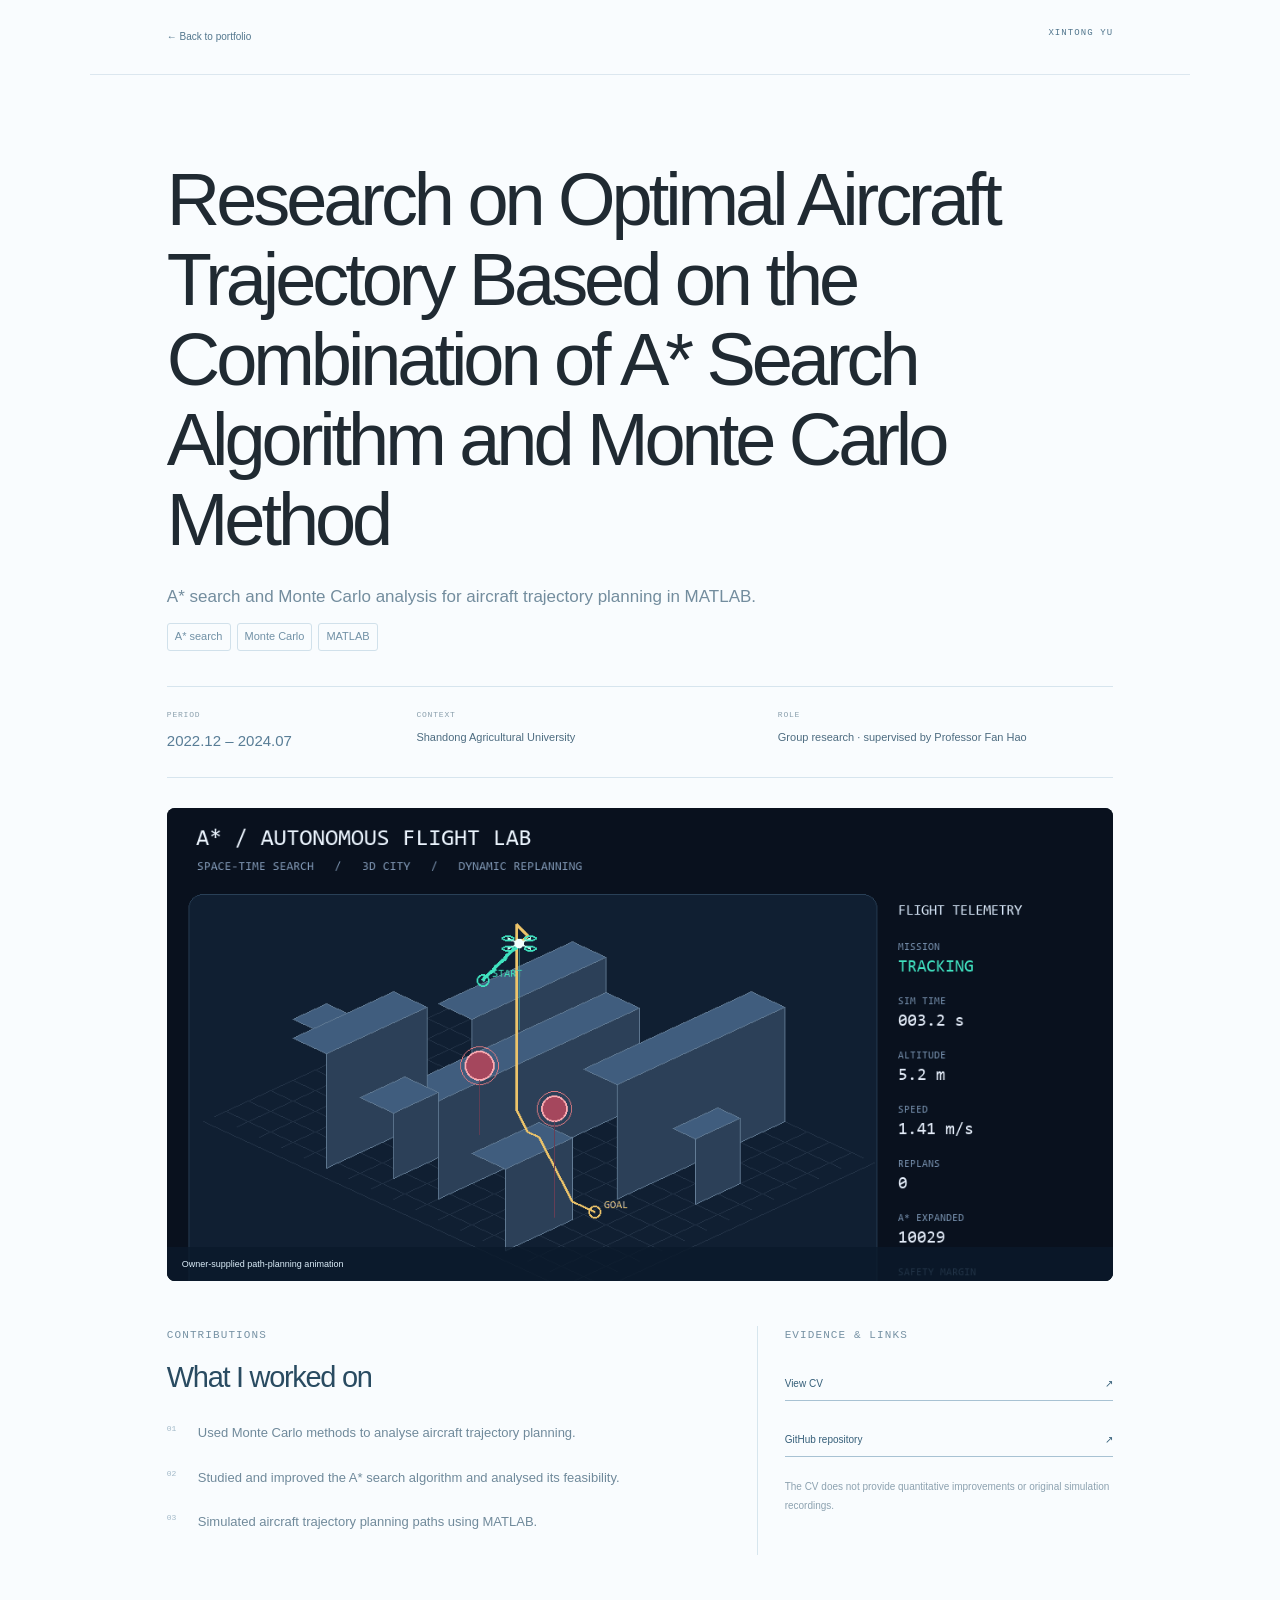
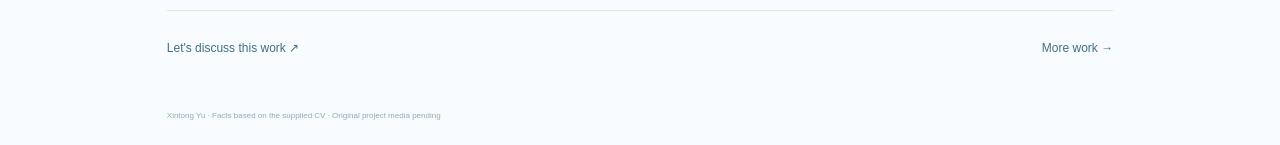
==== projects/aircraft-planning.html @ aa277370 "Add personal portfolio website" ====
<!doctype html>
<html lang="en">
  <head>
    <meta charset="utf-8">
    <meta name="viewport" content="width=device-width, initial-scale=1">
    <title>Research on Optimal Aircraft Trajectory Based on the Combination of A* Search Algorithm and Monte Carlo Method | Xintong Yu</title>
    <link rel="stylesheet" href="../style.css">
  </head>
  <body class="case-page" data-asset-prefix="../">
    <header class="case-header">
      <a href="../index.html#projects">← Back to portfolio</a>
      <a href="../index.html">XINTONG YU</a>
    </header>
    <main class="case-main">
      <div class="case-title-block">
        
        <h1>Research on Optimal Aircraft Trajectory Based on the Combination of A* Search Algorithm and Monte Carlo Method</h1>
        <p class="case-deck">A* search and Monte Carlo analysis for aircraft trajectory planning in MATLAB.</p>
        <div class="case-tags">
          <span>A* search</span>
          <span>Monte Carlo</span>
          <span>MATLAB</span>
        </div>
      </div>
      <dl class="case-metadata">
        <div>
          <dt>PERIOD</dt>
          <dd>2022.12 – 2024.07</dd>
        </div>
        <div>
          <dt>CONTEXT</dt>
          <dd>Shandong Agricultural University</dd>
        </div>
        <div>
          <dt>ROLE</dt>
          <dd>Group research · supervised by Professor Fan Hao</dd>
        </div>
      </dl>
      <div class="case-media-stage">
        <div class="authentic-media" data-media-id="aircraft-planning">
          <div class="media-empty">
            <span class="media-empty-symbol">
              <svg viewBox="0 0 24 24" fill="none" aria-hidden="true">
                <rect x="2" y="4" width="20" height="16" rx="3" stroke="currentColor" stroke-width="1.2"/>
                <path d="m10 8 6 4-6 4V8Z" fill="currentColor"/>
              </svg>
            </span>
            <span class="media-empty-title">Original demo pending</span>
            <span class="media-empty-sub">Project recording to be added</span>
          </div>
          <span class="media-type-label">OWNER MATERIAL ONLY</span>
        </div>
      </div>
      <div class="case-body-grid">
        <section>
          <p class="case-overline">CONTRIBUTIONS</p>
          <h2>What I worked on</h2>
          <ul class="contribution-list">
            <li>Used Monte Carlo methods to analyse aircraft trajectory planning.</li>
            <li>Studied and improved the A* search algorithm and analysed its feasibility.</li>
            <li>Simulated aircraft trajectory planning paths using MATLAB.</li>
          </ul>
        </section>
        <aside class="case-evidence">
          <p class="case-overline">EVIDENCE & LINKS</p>
          <a class="case-link" href="../assets/Resume-Xintong-Yu.pdf" target="_blank" rel="noopener">
            View CV
            <span>↗</span>
          </a>
          <a class="case-link repository-link" data-repository-id="aircraft-planning" hidden target="_blank" rel="noopener noreferrer">
            GitHub repository
            <span>↗</span>
          </a>
          <p class="repository-pending">Project repository not yet public.</p>
          <p>The CV does not provide quantitative improvements or original simulation recordings.</p>
        </aside>
      </div>
      <div class="case-closing">
        <a href="../index.html#contact">Let's discuss this work ↗</a>
        <a href="../index.html#projects">More work →</a>
      </div>
    </main>
    <footer class="case-footer">Xintong Yu · Facts based on the supplied CV · Original project media pending</footer>
    <script src="../media-catalog.js">
    </script>
    <script src="../media-viewer.js">
    </script>
  </body>
</html>
---- style.css ----
* {
  box-sizing:border-box
}
html {
  scroll-behavior:smooth;
  scroll-padding-top:30px
}
body {
  margin:0;
  color:#202a32;
  background:#fff;
  font:14px/1.8 'Segoe UI',Arial,sans-serif
}
a {
  color:inherit;
  text-decoration:none
}
button {
  font:inherit;
  color:inherit;
  cursor:pointer
}
h1,h2,h3,p {
  margin:0
}
h1,h2,h3 {
  line-height:1.15;
  letter-spacing:-.045em
}
h2 {
  font-size:36px;
  font-weight:500
}
h3 {
  font-size:23px;
  font-weight:500
}
p+p {
  margin-top:14px
}
em {
  font-family:Georgia,serif;
  font-weight:400
}
button,a,summary {
  -webkit-tap-highlight-color:transparent
}
a:focus-visible,button:focus-visible,summary:focus-visible {
  outline:2px solid #369ed1;
  outline-offset:5px
}
.profile {
  width:265px;
  background:#101b23;
  color:#e6edf3;
  position:fixed;
  inset:0 auto 0 0;
  padding:34px 32px 25px;
  display:flex;
  flex-direction:column;
  z-index:20;
  overflow-y:auto;
  background-image:radial-gradient(ellipse at 40% 13%,#25526a77,transparent 40%)
}
.wordmark {
  font:italic 31px Georgia,serif;
  display:flex;
  align-items:center;
  justify-content:space-between
}
.wordmark>span {
  font:8px 'Segoe UI',sans-serif;
  letter-spacing:.14em;
  color:#8fa8b7
}
.portrait {
  margin:32px auto 14px;
  width:114px;
  text-align:center;
  position:relative
}
.portrait svg {
  width:104px;
  display:block;
  margin:auto
}
.portrait>span {
  display:block;
  font-size:6px;
  letter-spacing:.14em;
  color:#7794a5;
  margin-top:6px
}
.profile-name {
  font:30px Georgia,serif;
  text-align:center;
  letter-spacing:-.04em
}
.profile-name>span {
  display:block;
  font:8px 'Segoe UI',sans-serif;
  letter-spacing:.24em;
  color:#7397ac;
  margin-top:12px
}
.profile-role {
  color:#a0b4c1;
  font-size:11px;
  text-align:center;
  line-height:1.9;
  margin-top:15px
}
.profile-rule {
  height:1px;
  background:#344650;
  margin:25px 0 17px;
  flex-shrink:0
}
nav {
  display:grid;
  gap:4px
}
nav a {
  font-size:12px;
  color:#a7bbc8;
  padding:5px 0;
  transition:color .2s,padding .2s
}
nav a span {
  font:8px Consolas,monospace;
  color:#62859b;
  margin-right:14px
}
nav a:hover,nav a.active {
  color:#fff;
  padding-left:5px
}
nav a.active span {
  color:#99dcff
}
.cv-link {
  margin-top:22px;
  border:1px solid #4c6575;
  display:flex;
  justify-content:space-between;
  padding:8px 13px;
  font-size:10px;
  letter-spacing:.04em
}
.cv-link:hover {
  background:#294354
}
.profile-contact {
  font-size:11px;
  margin-top:12px;
  color:#9bc5dc
}
.sidebar-bottom {
  margin-top:auto;
  padding-top:30px;
  font-size:13px;
  letter-spacing:.06em;
  color:#b3d7ed
}
.sidebar-bottom small {
  display:block;
  font-size:11px;
  letter-spacing:0;
  color:#7895a7
}
.sidebar-bottom>a {
  display:block;
  color:#c2d5e1;
  font-size:13px;
  letter-spacing:0;
  margin-top:10px
}
.mobile-header {
  display:none
}
main,footer {
  margin-left:265px
}
.hero {
  padding:32px 7% 0;
  background:radial-gradient(ellipse at 90% 30%,#edf7fe 0,transparent 54%);
  border-bottom:1px solid #dce5eb;
  position:relative;
  overflow:hidden
}
.hero-top {
  display:flex;
  justify-content:space-between;
  font-size:8px;
  letter-spacing:.18em;
  color:#8295a3;
  border-bottom:1px solid #d9e3ea;
  padding-bottom:20px
}
.hero .eyebrow {
  margin:43px 0 17px;
  font-size:9px;
  letter-spacing:.16em;
  color:#5c7e93
}
.eyebrow i {
  display:inline-block;
  width:5px;
  height:5px;
  background:#519ac2;
  border-radius:50%;
  margin-right:7px
}
h1 {
  font-size:clamp(65px,7.7vw,116px);
  font-weight:400;
  line-height:.98;
  letter-spacing:-.065em;
  position:relative;
  max-width:750px
}
h1 em {
  color:#254d64;
  line-height:1.18
}
.hero-asterisk {
  font:100px Georgia;
  color:#b9d9ec;
  position:absolute;
  right:4%;
  top:5%
}
.hero-intro {
  display:grid;
  grid-template-columns:1fr 1fr;
  gap:35px;
  padding:24px 0 34px;
  align-items:start
}
.hero-intro>p {
  font-size:23px;
  letter-spacing:-.04em;
  line-height:1.4
}
.hero-intro>p span {
  font-family:Georgia,serif;
  font-style:italic;
  color:#417d9e
}
.hero-intro>div>p {
  font-size:12px;
  color:#758795;
  max-width:310px;
  line-height:1.9
}
.text-link {
  display:flex;
  justify-content:space-between;
  border-bottom:1px solid #adbfc9;
  width:150px;
  padding-bottom:5px;
  margin-top:16px;
  font-size:10px;
  color:#31576e
}
.hero-bottom {
  display:flex;
  justify-content:space-between;
  padding:16px 0;
  border-top:1px solid #d9e3ea;
  font:7px Consolas,monospace;
  letter-spacing:.12em;
  color:#8093a0
}
.section {
  padding:55px 7%;
  border-bottom:1px solid #e0e7ec
}
.section-label {
  font:8px Consolas,monospace;
  letter-spacing:.16em;
  color:#678da5;
  margin-bottom:24px
}
.about-grid {
  display:grid;
  grid-template-columns:.85fr 1.2fr;
  gap:6%
}
.about-grid h2 {
  font-size:31px
}
.about-grid p {
  font-size:12px;
  color:#6b7d8b
}
.about-grid p.large {
  font-size:17px;
  color:#3c5262;
  line-height:1.6;
  margin-bottom:16px
}
.about-grid p+p {
  margin-top:12px
}
.section-head {
  display:flex;
  justify-content:space-between;
  align-items:center;
  margin-bottom:30px
}
.section-head>span {
  font:8px Consolas,monospace;
  letter-spacing:.1em;
  color:#8c9ca8
}
.work {
  padding-top:48px
}
.featured {
  display:grid;
  grid-template-columns:1fr 1fr;
  border:1px solid #cedce6;
  overflow:hidden;
  background:#f8fbfd
}
.project-intro {
  padding:29px 26px
}
.project-intro .eyebrow {
  font-size:7px;
  letter-spacing:.08em;
  color:#628ca5;
  margin-bottom:23px
}
.project-intro h3 {
  font-size:38px;
  color:#213d50
}
.project-intro h3 em {
  color:#4684a7
}
.project-intro>p {
  font-size:12px;
  color:#6c8291;
  margin-top:18px
}
.tags {
  display:flex;
  flex-wrap:wrap;
  gap:6px;
  margin:18px 0
}
.tags span {
  font-size:8px;
  background:#e4eef5;
  padding:2px 6px;
  color:#42637a
}
.project-intro>p.small {
  font-size:10px;
  line-height:1.9
}
.project-intro>p.notice {
  font-size:8px;
  line-height:1.8;
  border-left:2px solid #aacfe4;
  padding-left:10px;
  color:#748e9e;
  margin-top:19px
}
.demo {
  padding:23px;
  background:#142732;
  color:#d4e5f0;
  position:relative;
  background-image:radial-gradient(ellipse at 50% 60%,#244e6155,transparent 80%)
}
.demo-tabs {
  display:flex;
  gap:15px;
  border-bottom:1px solid #3d5665;
  margin-bottom:23px
}
.demo-tabs button {
  background:none;
  border:0;
  border-bottom:1px solid transparent;
  padding:0 0 10px;
  font-size:10px;
  color:#85a8bd
}
.demo-tabs button[aria-selected=true] {
  color:#dcf2ff;
  border-color:#86c4e6
}
.demo-label {
  font:7px Consolas,monospace;
  letter-spacing:.1em;
  color:#6f9ab2
}
.nodes {
  display:flex;
  flex-direction:column;
  align-items:center;
  padding:20px 0
}
.nodes button {
  background:#1a3544;
  border:1px solid #476577;
  padding:10px;
  width:125px;
  text-align:left;
  font:7px Consolas,monospace;
  color:#7fa9c0;
  border-radius:3px;
  transition:background .2s,border-color .2s
}
.nodes strong {
  display:block;
  font:12px 'Segoe UI',sans-serif;
  color:#d6e7f1;
  padding:2px 0
}
.nodes button>span {
  font-size:7px
}
.nodes button.selected {
  border-color:#91d8ff;
  background:#234e65;
  box-shadow:0 0 20px #72c9ff15
}
.node-row {
  display:flex;
  align-items:center;
  gap:8px
}
.node-row>span,.connector {
  color:#719eb7
}
.connector {
  font-size:14px;
  line-height:1.4
}
.module-detail {
  border-top:1px solid #385160;
  padding-top:14px;
  font-size:9px;
  line-height:1.8;
  color:#8facbf;
  min-height:88px
}
.module-detail strong {
  display:block;
  font-size:11px;
  font-weight:500;
  color:#cde2ef;
  margin-bottom:4px
}
#map {
  width:100%;
  margin-top:20px;
  background:#e7f0f6;
  border-radius:3px
}
#map text {
  font:8px Consolas,monospace;
  fill:#4b7087
}
.actions {
  display:flex;
  align-items:center;
  gap:10px;
  flex-wrap:wrap;
  margin-top:22px
}
.button {
  border:1px solid #adc4d2;
  background:none;
  border-radius:2px;
  padding:9px 13px;
  font-size:10px;
  display:inline-block;
  transition:background .2s
}
.button:hover {
  background:#a4d5f522
}
.demo .button {
  color:#bdd8e8;
  border-color:#5a8198;
  font-size:9px
}
.demo .dark {
  color:#172c39;
  background:#bcdff4;
  border-color:#bcdff4
}
.button:disabled {
  opacity:.5;
  cursor:default
}
.small {
  font-size:10px;
  color:#718897;
  line-height:1.9
}
#route-status {
  font-size:9px;
  margin-top:14px;
  color:#97b6c9
}
.project-evidence {
  font-size:10px;
  border-bottom:1px solid #dbe5ec;
  color:#768c9b;
  margin-top:8px
}
.project-evidence summary {
  padding:10px 0
}
.project-evidence>div {
  padding:8px 0 18px
}
summary {
  cursor:pointer
}
.project-grid {
  display:flex;
  flex-direction:column;
  gap:0;
  margin-top:15px
}
.project-row {
  display:grid;
  grid-template-columns:36% 1fr;
  gap:29px;
  padding:28px 0;
  border-bottom:1px solid #dfe6eb
}
.project-row:last-child {
  border:0;
  padding-bottom:0
}
figure {
  margin:0;
  align-self:start;
  position:relative
}
figure img {
  width:100%;
  display:block;
  border:1px solid #e0e8ee;
  border-radius:3px;
  aspect-ratio:600/380;
  object-fit:cover;
  transition:transform .4s,box-shadow .4s
}
.project-row:hover figure img {
  transform:translateY(-3px);
  box-shadow:0 8px 25px #1f496a12
}
figcaption {
  font:6px Consolas,monospace;
  letter-spacing:.1em;
  color:#92a5b2;
  margin-top:6px
}
.index {
  font:7px Consolas,monospace;
  letter-spacing:.12em;
  color:#6e99b1
}
.project-body h3 {
  font-size:23px;
  line-height:1.22;
  margin:9px 0 12px;
  letter-spacing:-.03em
}
.project-body>p {
  font-size:11px;
  color:#6d8393;
  line-height:1.8
}
.project-body>p.small {
  font-size:9px;
  line-height:1.7;
  margin-top:12px;
  color:#668399
}
.project-body details {
  font-size:9px;
  color:#375e77;
  margin-top:12px
}
.project-body details p {
  font-size:10px;
  color:#7e909e;
  margin-top:10px
}
.research {
  background:#f4f7f9
}
.publication {
  display:grid;
  grid-template-columns:100px 1fr;
  gap:20px;
  border-top:1px solid #d5e0e7;
  margin-top:30px;
  padding-top:25px
}
.publication>span {
  font:8px/1.8 Consolas,monospace;
  color:#708fa2
}
.publication h3 {
  font-family:Georgia,serif;
  font-size:24px;
  letter-spacing:-.025em;
  line-height:1.35;
  color:#28485d
}
.publication p {
  font-size:10px;
  color:#718797;
  margin-top:12px
}
.publication a {
  font-size:10px;
  display:inline-block;
  border-bottom:1px solid #8caabd;
  margin-top:16px;
  color:#2e6789
}
.research-notes {
  display:grid;
  grid-template-columns:1fr 1fr;
  gap:25px;
  margin-top:30px;
  padding-top:20px;
  border-top:1px solid #d5e0e7;
  font-size:9px;
  color:#7c8e9b
}
.research-notes p+p {
  margin:0
}
.research-notes strong {
  font-size:9px;
  color:#4d6b7e;
  font-weight:500
}
.timeline {
  margin-top:30px
}
.timeline article {
  display:grid;
  grid-template-columns:150px 1fr;
  gap:20px;
  border-top:1px solid #dae4eb;
  padding:22px 0
}
.timeline article:last-child {
  padding-bottom:0
}
.timeline time {
  font:8px Consolas,monospace;
  color:#7c9aad;
  padding-top:4px
}
.timeline h3 {
  font-size:20px
}
.timeline p {
  font-size:11px;
  color:#768c9b;
  line-height:1.9
}
.timeline p.company {
  font-size:10px;
  margin-top:9px;
  color:#466d86
}
.metrics {
  display:flex;
  gap:24px;
  margin:23px 0
}
.metrics strong {
  display:block;
  font:30px Georgia,serif;
  color:#34566d
}
.metrics strong span {
  font:12px 'Segoe UI',sans-serif;
  color:#8ba3b2
}
.metrics small {
  font-size:8px;
  color:#879ba9
}
.skill-grid {
  display:grid;
  grid-template-columns:1fr 1fr;
  gap:25px;
  margin-top:30px
}
.skill-grid article {
  border-top:1px solid #c8d8e3;
  padding-top:12px;
  position:relative
}
.skill-grid b {
  font:8px Consolas,monospace;
  color:#9db5c5;
  position:absolute;
  right:0;
  top:13px
}
.skill-grid h3 {
  font-size:18px;
  margin-bottom:12px;
  letter-spacing:-.02em
}
.skill-grid p {
  font-size:11px;
  color:#788e9e
}
.contact {
  background:#e9f2f8;
  padding-bottom:40px
}
.contact>.eyebrow {
  font:8px Consolas,monospace;
  letter-spacing:.1em;
  color:#7596ab;
  margin-bottom:18px
}
.contact h2 {
  font-size:50px
}
.contact h2 em {
  color:#477d9d
}
.email {
  display:inline-block;
  font-size:clamp(11px,1.4vw,18px);
  border-bottom:1px solid #9fbccc;
  margin-top:20px;
  color:#3c6984;
  overflow-wrap:anywhere
}
.button.light {
  background:#17384d;
  color:white;
  border-color:#17384d
}
.contact .button:hover {
  background:#497e9b;
  color:white
}
.socials {
  display:flex;
  gap:25px;
  color:#7d96a8;
  font-size:8px;
  margin-top:27px
}
#copy-status {
  font-size:9px
}
footer {
  padding:20px 7%;
  display:flex;
  flex-wrap:wrap;
  gap:18px;
  justify-content:space-between;
  color:#8da0ad;
  font-size:8px
}
footer .brand {
  display:none
}
footer details {
  max-width:280px
}
footer details p {
  margin-top:8px
}
.skip {
  position:fixed;
  left:280px;
  top:-100px;
  z-index:100;
  background:white;
  padding:10px
}
.skip:focus {
  top:10px
}
[hidden] {
  display:none!important
}
.menu {
  display:none
}
@media(min-width:1500px) {
  .profile {
    width:300px;
    padding-left:45px;
    padding-right:45px
  }
  main,footer {
    margin-left:300px
  }
  .hero,.section {
    padding-left:9%;
    padding-right:9%
  }
  .hero h1 {
    font-size:120px
  }
  .project-row {
    grid-template-columns:33% 1fr
  }
}
@media(max-height:800px) and (min-width:901px) {
  .profile {
    padding-top:24px;
    padding-bottom:18px
  }
  .portrait {
    margin-top:20px;
    width:95px
  }
  .portrait svg {
    width:85px
  }
  .profile-role {
    margin-top:10px
  }
  .profile-rule {
    margin:18px 0 12px
  }
  nav a {
    padding:3px 0
  }
  .cv-link {
    margin-top:16px
  }
  .sidebar-bottom {
    padding-top:20px
  }
  .profile-name {
    font-size:27px
  }
}
@media(max-width:1100px) {
  .profile {
    width:230px;
    padding-left:25px;
    padding-right:25px
  }
  main,footer {
    margin-left:230px
  }
  .hero,.section {
    padding-left:6%;
    padding-right:6%
  }
  .featured {
    grid-template-columns:1fr
  }
  .project-intro {
    padding:26px;
    display:grid;
    grid-template-columns:1fr 1fr;
    column-gap:30px
  }
  .project-intro h3 {
    grid-row:2/5
  }
  .project-intro .eyebrow {
    grid-column:1/-1
  }
  .project-intro p {
    margin-top:0
  }
  .project-intro p.notice {
    grid-column:1/-1;
    margin-top:16px
  }
  .demo {
    padding:24px
  }
  .nodes {
    padding:20px;
    display:grid;
    grid-template-columns:1fr 15px 1.6fr 15px 1fr;
    gap:8px
  }
  .nodes>.connector {
    transform:rotate(-90deg);
    text-align:center
  }
  .node-row {
    display:flex;
    flex-direction:column;
    gap:5px
  }
  .nodes button {
    width:100%;
    min-width:90px
  }
  .node-row>span {
    display:none
  }
  .module-detail {
    min-height:70px
  }
  #map {
    max-height:260px
  }
  .project-row {
    grid-template-columns:34% 1fr;
    gap:20px
  }
  .project-body h3 {
    font-size:20px
  }
  .hero-asterisk {
    right:0;
    font-size:80px
  }
  .about-grid {
    grid-template-columns:1fr;
    gap:23px
  }
  .about-grid p {
    max-width:650px
  }
  .timeline article {
    grid-template-columns:125px 1fr
  }
}
@media(max-width:700px) {
  html {
    scroll-padding-top:75px
  }
  .profile {
    display:none;
    position:fixed;
    inset:60px 0 0 0;
    width:100%;
    padding:25px 7%;
    background:#132734
  }
  .profile:has(nav.open) {
    display:flex
  }
  .profile .portrait,.profile .wordmark,.profile .profile-rule,.profile .sidebar-bottom,.profile .profile-role {
    display:none
  }
  .profile .profile-name {
    text-align:left;
    font-size:30px;
    margin-bottom:25px
  }
  .profile .profile-name>span {
    display:none
  }
  .profile nav {
    gap:8px
  }
  .profile nav a {
    font-size:18px
  }
  .profile .cv-link {
    max-width:240px;
    margin-top:30px
  }
  .mobile-header {
    display:flex;
    position:sticky;
    top:0;
    z-index:30;
    justify-content:space-between;
    align-items:center;
    background:#fbfdffee;
    backdrop-filter:blur(12px);
    height:60px;
    padding:0 6%;
    border-bottom:1px solid #d8e5ed;
    font:18px Georgia,serif
  }
  .menu {
    display:block;
    border:0;
    background:none;
    font:10px 'Segoe UI',sans-serif;
    color:#4d7085
  }
  main,footer {
    margin-left:0
  }
  .hero {
    padding:20px 6% 0
  }
  .hero-top {
    font-size:7px;
    padding-bottom:15px
  }
  .hero .eyebrow {
    margin-top:35px;
    font-size:8px
  }
  h1 {
    font-size:82px
  }
  .hero-asterisk {
    font-size:65px;
    right:5%;
    top:8%
  }
  .hero-intro {
    grid-template-columns:1fr;
    gap:18px;
    padding:20px 0 30px
  }
  .hero-intro>p {
    font-size:23px
  }
  .hero-intro>div>p {
    max-width:360px;
    font-size:12px
  }
  .hero-bottom {
    font-size:6px;
    letter-spacing:.05em
  }
  .section {
    padding:40px 6%
  }
  h2 {
    font-size:30px
  }
  .section-label {
    margin-bottom:20px
  }
  .section-head>span {
    font-size:6px
  }
  .project-intro {
    display:block;
    padding:25px
  }
  .project-intro h3 {
    font-size:39px
  }
  .project-intro>p {
    margin-top:17px
  }
  .project-intro .eyebrow {
    margin-top:0
  }
  .demo {
    padding:22px
  }
  .nodes {
    display:flex;
    padding:20px 0;
    gap:0
  }
  .nodes>.connector {
    transform:none
  }
  .nodes button {
    width:135px
  }
  .node-row {
    flex-direction:row;
    gap:7px
  }
  .node-row>span {
    display:block
  }
  .project-row {
    grid-template-columns:1fr;
    gap:15px;
    padding:25px 0
  }
  .project-row figure {
    width:100%
  }
  figure img {
    max-height:235px;
    object-fit:cover
  }
  .project-body h3 {
    font-size:25px
  }
  .project-body>p {
    font-size:12px
  }
  .project-body>p.small {
    font-size:10px
  }
  .project-body details {
    font-size:10px
  }
  figcaption {
    font-size:6px
  }
  .publication {
    grid-template-columns:1fr;
    gap:14px
  }
  .publication>span br {
    display:none
  }
  .publication h3 {
    font-size:24px
  }
  .publication p {
    font-size:11px
  }
  .research-notes {
    grid-template-columns:1fr;
    gap:18px;
    font-size:10px
  }
  .timeline article {
    grid-template-columns:1fr;
    gap:10px
  }
  .timeline p {
    font-size:12px
  }
  .timeline time {
    font-size:9px
  }
  .metrics {
    gap:35px
  }
  .skill-grid {
    gap:20px
  }
  .skill-grid h3 {
    font-size:17px
  }
  .skill-grid p {
    font-size:10px
  }
  .contact h2 {
    font-size:43px
  }
  .email {
    font-size:12px
  }
  .socials {
    gap:12px;
    flex-wrap:wrap;
    font-size:8px
  }
  footer {
    padding:20px 6%;
    font-size:8px
  }
  .skip {
    left:10px
  }
}
@media(prefers-reduced-motion:reduce) {
  html {
    scroll-behavior:auto
  }
  * {
    transition:none!important;
    animation:none!important
  }
}
/* Technical visual update */
.profile {
  background-color:#0d1c27;
  background-image:linear-gradient(#8ad7ff07 1px,transparent 1px),linear-gradient(90deg,#8ad7ff07 1px,transparent 1px),radial-gradient(ellipse at 40% 10%,#285b7755,transparent 60%);
  background-size:30px 30px,30px 30px,auto
}
.wordmark,.profile-name,h1,h2,h3 {
  font-family:'Segoe UI',Arial,sans-serif
}
.wordmark {
  font-style:normal
}
.profile-name {
  font-weight:500
}
.profile-name>span {
  display:none
}
.profile-rule {
  background:linear-gradient(90deg,#8bcdf0,transparent)
}
nav a.active {
  border-left:2px solid #a6e2ff;
  padding-left:8px;
  background:#8bd3ff0a
}
.hero {
  min-height:520px;
  background-color:#f8fcff;
  background-image:linear-gradient(#9cc4dc18 1px,transparent 1px),linear-gradient(90deg,#9cc4dc18 1px,transparent 1px),radial-gradient(ellipse at 85% 50%,#ccecff,transparent 60%);
  background-size:40px 40px,40px 40px,auto
}
.hero .eyebrow {
  position:relative;
  z-index:1;
  font-family:Consolas,monospace;
  font-size:8px;
  margin-top:45px
}
.hero h1 {
  position:relative;
  z-index:1;
  font-size:clamp(64px,7vw,108px);
  font-weight:650;
  width:52%;
  letter-spacing:-.065em;
  line-height:1
}
.hero h1 em {
  font-family:inherit;
  font-style:normal;
  font-weight:400;
  color:transparent;
  -webkit-text-stroke:1px #3b779b;
  letter-spacing:-.04em
}
.hero-intro {
  display:block;
  width:49%;
  padding:22px 0 35px;
  position:relative;
  z-index:1
}
.hero-intro>p {
  font-size:18px;
  line-height:1.5;
  letter-spacing:-.02em
}
.hero-intro>p span {
  font-family:inherit;
  font-style:normal
}
.hero-intro .text-link {
  font:9px Consolas,monospace;
  margin-top:20px
}
.hero-system {
  position:absolute;
  right:3%;
  top:142px;
  width:46%;
  border:1px solid #9fc8e166;
  background:#ffffff20;
  clip-path:polygon(0 0,calc(100% - 16px) 0,100% 16px,100% 100%,16px 100%,0 calc(100% - 16px))
}
.hero-system svg {
  display:block;
  width:100%
}
.system-caption,.system-bottom {
  font:6px Consolas,monospace;
  letter-spacing:.1em;
  color:#5b88a3;
  padding:12px 14px
}
.system-bottom {
  display:flex;
  justify-content:space-between;
  border-top:1px solid #9fc8e155
}
.system-grid {
  opacity:.35
}
.signal-paths {
  animation:signals 9s linear infinite
}
.signal-dot {
  animation:pulse 3s ease-in-out infinite
}
.hero-system:after {
  content:'';
  position:absolute;
  inset:0;
  pointer-events:none;
  background:linear-gradient(transparent,#91d8ff20,transparent);
  background-size:100% 200%;
  animation:scan 8s linear infinite
}
.section {
  padding-top:42px;
  padding-bottom:42px
}
.section-label {
  font-family:Consolas,monospace;
  display:flex;
  align-items:center;
  gap:15px
}
.section-label:after {
  content:'';
  width:50px;
  height:1px;
  background:linear-gradient(90deg,#8ec6e6,transparent)
}
.interest-tags {
  display:flex;
  gap:7px;
  flex-wrap:wrap;
  margin-top:16px
}
.interest-tags span {
  font:8px Consolas,monospace;
  border:1px solid #c4ddec;
  background:#f2faff;
  padding:5px 8px;
  color:#4f809c
}
.compact-details {
  margin-top:17px;
  color:#4d7c98
}
.compact-details summary {
  font:9px Consolas,monospace;
  cursor:pointer
}
.compact-details p {
  font:11px/1.8 'Segoe UI',sans-serif;
  color:#718797;
  padding-top:12px
}
.featured {
  background:linear-gradient(120deg,#f9fcff,#eaf6ff);
  border-color:#bdd9e9
}
.project-intro h3 {
  font-weight:500;
  font-size:36px
}
.project-intro h3 em {
  font-family:inherit;
  font-style:normal;
  color:#4b91b9
}
.project-intro .notice {
  font:8px/1.8 Consolas,monospace
}
.demo {
  background-color:#0d2230;
  background-image:linear-gradient(#8bd5ff09 1px,transparent 1px),linear-gradient(90deg,#8bd5ff09 1px,transparent 1px),radial-gradient(ellipse,#306b8b44,transparent);
  background-size:22px 22px,22px 22px,auto
}
.nodes button {
  border-radius:0;
  background:#163648;
  border-color:#5186a3
}
.nodes button.selected {
  background:#214c65;
  box-shadow:0 0 25px #72c9ff25,inset 0 0 20px #79cfff0a;
  border-color:#9bdbff
}
.connector {
  color:#a7e4ff;
  text-shadow:0 0 8px #6bd5ff
}
.module-detail {
  min-height:58px;
  font:10px/1.8 Consolas,monospace
}
.technical-figure {
  margin-top:24px
}
.technical-figure img {
  aspect-ratio:1200/720;
  max-height:none;
  object-fit:contain
}
.technical-figure figcaption {
  font-size:7px;
  margin-top:8px
}
.project-grid {
  display:grid;
  grid-template-columns:1fr 1fr;
  gap:25px;
  margin-top:26px
}
.project-row {
  display:flex;
  flex-direction:column;
  gap:14px;
  padding:0 0 22px;
  min-width:0
}
.project-row:last-child {
  border-bottom:1px solid #dfe6eb;
  padding-bottom:22px
}
.project-row figure {
  width:100%
}
figure a {
  display:block
}
figure img {
  border-radius:0;
  transition:box-shadow .2s,transform .2s
}
figure a:hover img {
  box-shadow:0 7px 24px #59afe82a;
  transform:translateY(-2px)
}
.project-row figure img {
  aspect-ratio:1200/720;
  max-height:none;
  object-fit:contain
}
.project-body h3 {
  font-size:22px
}
.project-body>p {
  font-size:11px
}
.project-body>p.small {
  font-size:9px
}
.publication h3 {
  font-family:inherit;
  font-size:23px
}
.timeline article {
  padding:17px 0
}
.timeline .compact-details {
  margin-top:10px
}
.timeline h3 {
  font-size:20px
}
.research-notes {
  margin-top:15px
}
.metrics strong {
  font-family:Consolas,monospace
}
.skill-grid article {
  background:linear-gradient(110deg,#ecf7ff,transparent);
  padding:14px 12px;
  border-color:#b1d1e6
}
.skill-grid b {
  right:12px
}
.contact h2 em {
  font-family:inherit;
  font-style:normal;
  color:#4587ae
}
.contact {
  background-image:linear-gradient(90deg,#9ecde51a 1px,transparent 1px);
  background-size:35px 35px
}
@keyframes signals {
  to {
    stroke-dashoffset:-112
  }
}
@keyframes pulse {
  50% {
    opacity:.4
  }
}
@keyframes scan {
  to {
    background-position:0 200%
  }
}
@media(min-width:1500px) {
  .hero h1 {
    font-size:110px
  }
  .hero-system {
    right:6%;
    width:42%
  }
}
@media(min-width:701px) and (max-width:1100px) {
  .hero h1 {
    font-size:73px
  }
  .hero-system {
    top:155px;
    right:2%;
    width:47%
  }
  .hero-intro>p {
    font-size:15px
  }
  .project-intro {
    display:block
  }
  .project-intro .eyebrow {
    margin-top:0
  }
  .project-intro>p {
    margin-top:18px
  }
}
@media(max-width:700px) {
  .hero {
    min-height:0
  }
  .hero h1 {
    font-size:78px;
    width:100%
  }
  .hero-intro {
    width:100%;
    padding-bottom:20px
  }
  .hero-intro>p {
    font-size:17px
  }
  .hero-system {
    position:relative;
    inset:auto;
    width:100%;
    max-width:365px;
    margin:0 auto 23px
  }
  .hero-system svg {
    max-height:250px
  }
  .system-caption,.system-bottom {
    font-size:7px
  }
  .section {
    padding-top:35px;
    padding-bottom:35px
  }
  .project-grid {
    grid-template-columns:1fr
  }
  .project-row {
    gap:12px
  }
  .project-body h3 {
    font-size:24px
  }
  .project-row figure img {
    max-height:none
  }
  .project-intro h3 {
    font-size:35px
  }
  .technical-figure {
    margin-left:-3%;
    margin-right:-3%
  }
  .technical-figure figcaption {
    font-size:6px
  }
  .about-grid {
    gap:18px
  }
  .about-grid h2 {
    font-size:28px
  }
}
@media(prefers-reduced-motion:reduce) {
  .signal-paths,.signal-dot,.hero-system:after {
    animation:none!important
  }
}

/* Personal profile and CV-supported awards */
.portrait {
  width: 120px;
  margin: 18px auto 20px;
}
.portrait img {
  display: block;
  width: 120px;
  height: 120px;
  object-fit: cover;
  object-position: center 31%;
  border-radius: 50%;
  border: 2px solid #a8d5ef;
  box-shadow: 0 0 25px #79c9f32b;
}
.profile-role {
  font-size: 12px;
  line-height: 1.9;
}
.profile-socials {
  display: flex;
  gap: 17px;
  flex-wrap: wrap;
}
.profile-socials a {
  font-size: 13px;
  color: #c5e7fb;
  letter-spacing: 0;
}
.profile-socials a:hover, .socials a:hover {
  color: #ffffff;
  text-decoration: underline;
}
.socials a {
  font-size: 12px;
  color: #3b789a;
}
.socials a:hover {
  color: #174965;
}
.award-list {
  display: grid;
  gap: 0;
  margin-top: 25px;
}
.award-list article {
  display: grid;
  grid-template-columns: 75px 1fr;
  gap: 15px;
  padding: 18px 0;
  border-top: 1px solid #d4e3ed;
}
.award-list time {
  font: 12px Consolas, monospace;
  color: #5794b8;
  padding-top: 3px;
}
.award-list h3 {
  font-size: 19px;
  letter-spacing: -.025em;
}
.award-list p {
  font-size: 11px;
  color: #728b9c;
  margin-top: 6px;
}
@media (max-height: 800px) and (min-width: 701px) {
  .portrait { margin-top: 8px; margin-bottom: 14px; }
  .portrait, .portrait img { width: 100px; height: 100px; }
  .profile-role { margin-top: 9px; }
  .profile-rule { margin-top: 16px; margin-bottom: 12px; }
}
@media (max-width: 700px) {
  .profile nav a { font-size: 16px; }
  .award-list article { grid-template-columns: 50px 1fr; }
  .award-list h3 { font-size: 18px; }
}

/* Refined sidebar navigation and profile actions */
.profile nav a {
  font-size: 13px;
}
.profile nav a span {
  font-size: 9px;
  margin-right: 11px;
}
.profile .cv-link {
  display: inline-flex;
  align-items: center;
  justify-content: center;
  align-self: flex-start;
  gap: 9px;
  min-width: 94px;
  padding: 9px 19px;
  margin-top: 22px;
  border: 1px solid #9fc4db55;
  border-radius: 7px;
  background: #d5ecfa0b;
  color: #e4f3fc;
  font-size: 13px;
  font-weight: 500;
  letter-spacing: .04em;
  transition: background .2s, border-color .2s;
}
.profile .cv-link svg {
  width: 18px;
  height: 18px;
}
.profile .cv-link:hover {
  background: #c4e5fa18;
  border-color: #a4d7f5;
  box-shadow: none;
}
.profile-socials {
  gap: 12px;
}
.profile-socials .social-icon, .socials .social-icon {
  display: inline-flex;
  align-items: center;
  justify-content: center;
  width: 40px;
  height: 40px;
  border: 1px solid #769eb23d;
  border-radius: 8px;
  color: #c7e2f3;
  transition: color .2s, background .2s;
}
.social-icon svg {
  display: block;
  width: 23px;
  height: 23px;
}
.profile-socials .social-icon:hover {
  color: #ffffff;
  background: #a8d9f519;
}
.socials .social-icon {
  color: #315d77;
  border-color: #94bcd2;
}
.socials .social-icon:hover {
  color: #173f58;
  background: #b4dbf23d;
}
@media (max-width: 700px) {
  .profile nav a { font-size: 17px; }
}

/* Group CV and contact actions with consistent alignment. */
.profile-actions {
  margin-top: 22px;
  padding-top: 18px;
  border-top: 1px solid #688ca331;
}
.profile .profile-actions .cv-link {
  display: flex;
  width: 100%;
  margin-top: 0;
  padding: 10px 16px;
}
.profile-actions .profile-contact {
  display: flex;
  align-items: center;
  justify-content: space-between;
  margin-top: 18px;
  font-size: 12px;
  color: #b8d8ec;
}
.profile-actions .profile-contact:hover,
.profile-actions .sidebar-email:hover {
  color: #ffffff;
}
.profile-actions .sidebar-bottom {
  display: flex;
  align-items: center;
  justify-content: space-between;
  gap: 10px;
  margin-top: 12px;
  padding-top: 0;
}
.profile-actions .sidebar-email {
  display: inline-flex;
  gap: 5px;
  align-items: center;
  margin: 0;
  font-size: 11px;
  white-space: nowrap;
  color: #91b5cd;
}
.profile-actions .profile-socials {
  gap: 8px;
  flex-wrap: nowrap;
}
.profile-actions .social-icon {
  width: 32px;
  height: 32px;
  border-color: #769eb229;
  border-radius: 6px;
}
.profile-actions .social-icon svg {
  width: 19px;
  height: 19px;
}
@media (max-width: 700px) {
  .profile-actions {
    width: 100%;
    max-width: 280px;
    margin-top: 22px;
  }
  .profile .profile-actions .sidebar-bottom {
    display: flex;
  }
  .profile .profile-actions .cv-link {
    max-width: none;
  }
}

/* Navigation numbering */
.profile nav a span {
  font-size: 11px;
}

/* Tighter sidebar actions and robotics-focused biography. */
.profile-actions {
  margin-top: 13px;
  padding-top: 12px;
}
.profile-actions .profile-contact {
  margin-top: 13px;
}
.profile-actions .sidebar-bottom {
  margin-top: 9px;
}
.about-robotics {
  background: linear-gradient(120deg, #ffffff 55%, #f3faff);
}
.robotics-bio-layout {
  display: grid;
  grid-template-columns: minmax(175px, .7fr) minmax(0, 1.5fr);
  gap: 38px;
  align-items: start;
}
.academic-intro {
  position: relative;
  padding: 23px 20px 24px;
  background: linear-gradient(145deg, #edf7ff, #f8fcff);
  border: 1px solid #c9dfed;
  border-top: 2px solid #81bde0;
}
.academic-kicker {
  display: block;
  font: 7px Consolas, monospace;
  letter-spacing: .08em;
  color: #6c93ad;
  margin-bottom: 18px;
}
.academic-intro h2 {
  font-size: clamp(30px, 3vw, 43px);
  font-weight: 500;
  letter-spacing: -.05em;
  line-height: 1.08;
  color: #23445a;
}
.academic-intro h2 span {
  color: #4888ae;
}
.academic-intro .university-name {
  font-size: 17px;
  font-weight: 500;
  line-height: 1.45;
  letter-spacing: -.025em;
  color: #304f64;
  margin-top: 20px;
}
.bio-tool-tags {
  display: flex;
  gap: 7px;
  flex-wrap: wrap;
  margin-top: 22px;
  padding-top: 15px;
  border-top: 1px solid #c7ddeb;
}
.bio-tool-tags span {
  font: 9px Consolas, monospace;
  color: #517e99;
}
.bio-tool-tags span + span::before {
  content: '/';
  margin-right: 7px;
  color: #9ab7ca;
}
.robotics-bio-copy {
  padding-top: 2px;
}
.robotics-bio-copy p {
  font-size: 14px;
  line-height: 1.95;
  color: #607889;
}
.robotics-bio-copy p + p {
  margin-top: 22px;
}
.robotics-bio-copy strong {
  color: #244b64;
  font-weight: 600;
}
@media (min-width: 701px) and (max-width: 1000px) {
  .robotics-bio-layout {
    grid-template-columns: 1fr;
    gap: 25px;
  }
  .academic-intro {
    padding: 20px 24px;
  }
  .academic-intro h2 br,
  .academic-intro .university-name br {
    display: none;
  }
  .academic-intro h2 span::before {
    content: ' ';
  }
  .academic-intro .university-name {
    margin-top: 12px;
  }
}
@media (max-width: 700px) {
  .profile-actions {
    margin-top: 13px;
  }
  .robotics-bio-layout {
    grid-template-columns: 1fr;
    gap: 25px;
  }
  .academic-intro {
    padding: 22px;
  }
  .academic-intro h2 {
    font-size: 36px;
  }
  .academic-intro h2 br {
    display: none;
  }
  .academic-intro h2 span::before {
    content: ' ';
  }
  .robotics-bio-copy p {
    font-size: 14px;
    line-height: 1.9;
  }
}

/* Clear section labels and concise academic profile. */
.section-label {
  font-size: 12px;
  letter-spacing: .11em;
}
.robotics-bio-layout {
  grid-template-columns: minmax(225px, .85fr) minmax(0, 1.45fr);
  gap: 32px;
}
.academic-kicker {
  font-size: 10px;
  line-height: 1.6;
  letter-spacing: .06em;
  margin-bottom: 18px;
}
.academic-intro h2 {
  font-size: 46px;
  line-height: 1.08;
}
.university-logo {
  display: block;
  width: fit-content;
  max-width: 100%;
  margin-top: 22px;
  padding: 12px;
  background: #ffffff;
}
.university-logo img {
  display: block;
  width: 180px;
  max-width: 100%;
  height: auto;
}
.bio-tool-tags {
  flex-direction: column;
  gap: 8px;
  margin-top: 20px;
  padding-top: 16px;
}
.bio-tool-tags span {
  font: 12px/1.5 'Segoe UI', Arial, sans-serif;
  color: #456f89;
}
.bio-tool-tags span + span::before {
  content: none;
}
.robotics-bio-copy {
  padding-top: 12px;
}
.robotics-bio-copy p {
  font-size: 15px;
  line-height: 1.85;
}
.robotics-bio-copy p + p {
  margin-top: 20px;
}
@media (max-width: 1000px) {
  .robotics-bio-layout {
    grid-template-columns: 1fr;
    gap: 22px;
  }
  .academic-intro h2 {
    font-size: 44px;
  }
  .bio-tool-tags {
    flex-direction: row;
    gap: 8px 18px;
  }
  .robotics-bio-copy {
    padding-top: 0;
  }
}
@media (max-width: 700px) {
  .section-label {
    font-size: 11px;
  }
  .academic-intro h2 {
    font-size: 42px;
  }
}

/* Minimal horizontal academic identity. */
.about-robotics {
  background: #ffffff;
}
.robotics-bio-layout {
  grid-template-columns: 1fr;
  gap: 24px;
}
.academic-intro {
  padding: 0 0 22px;
  border: 0;
  border-bottom: 1px solid #dce7ee;
  background: none;
}
.academic-kicker {
  display: none;
}
.academic-heading-row {
  display: flex;
  align-items: center;
  gap: 24px;
}
.academic-heading-row .university-logo {
  flex: 0 0 auto;
  padding: 0;
  margin: 0;
  background: none;
}
.academic-heading-row .university-logo img {
  width: 132px;
  height: auto;
}
.academic-heading-row h2 {
  margin: 0;
  padding-left: 24px;
  border-left: 1px solid #ccdce7;
  font-size: 27px;
  font-weight: 500;
  line-height: 1.4;
  letter-spacing: -.035em;
  color: #29475b;
}
.academic-intro .bio-tool-tags {
  display: flex;
  flex-direction: row;
  flex-wrap: nowrap;
  align-items: center;
  gap: 0;
  margin-top: 25px;
  padding: 0;
  border: none;
}
.bio-tool-tags span {
  font: 12px/1.5 'Segoe UI', Arial, sans-serif;
  color: #638195;
  white-space: nowrap;
}
.bio-tool-tags span + span::before {
  content: '·';
  display: inline-block;
  margin: 0 15px;
  color: #9db8c8;
}
.robotics-bio-copy {
  padding-top: 0;
  max-width: 760px;
}
.robotics-bio-copy p {
  font-size: 14px;
  line-height: 1.9;
}
.robotics-bio-copy p + p {
  margin-top: 14px;
}
@media (max-width: 700px) {
  .academic-heading-row {
    gap: 16px;
  }
  .academic-heading-row .university-logo img {
    width: 106px;
  }
  .academic-heading-row h2 {
    padding-left: 16px;
    font-size: 23px;
  }
  .bio-tool-tags span {
    font-size: 10px;
  }
  .bio-tool-tags span + span::before {
    margin: 0 8px;
  }
}
@media (max-width: 380px) {
  .academic-heading-row h2 {
    font-size: 20px;
    padding-left: 12px;
  }
  .academic-heading-row {
    gap: 12px;
  }
  .academic-intro .bio-tool-tags {
    justify-content: space-between;
  }
  .bio-tool-tags span {
    font-size: 9px;
  }
  .bio-tool-tags span + span::before {
    margin: 0 5px;
  }
}
/* Two-column biography, visual toolkit and icon-based contact. */
.robotics-bio-layout {
  grid-template-columns: minmax(285px, .95fr) minmax(0, 1.35fr);
  gap: 30px;
  align-items: start;
}
.academic-intro {
  border: 0;
  padding: 7px 0 0;
}
.academic-heading-row {
  gap: 15px;
}
.academic-heading-row .university-logo img {
  width: 110px;
}
.academic-heading-row h2 {
  font-size: 23px;
  padding-left: 15px;
}
.academic-intro .bio-tool-tags {
  gap: 0;
  margin-top: 23px;
}
.academic-intro .bio-tool-tags span {
  font-size: 10px;
}
.academic-intro .bio-tool-tags span + span::before {
  margin: 0 7px;
}
.robotics-bio-copy p {
  font-size: 13px;
  line-height: 1.85;
}
.skills-studio {
  background: #f5f9fc;
}
.skill-switcher {
  display: grid;
  grid-template-columns: repeat(4, minmax(0, 1fr));
  gap: 8px;
  margin: 28px 0 0;
}
.skill-switcher button {
  display: flex;
  flex-direction: column;
  align-items: flex-start;
  gap: 12px;
  min-width: 0;
  padding: 17px 13px;
  text-align: left;
  border: 1px solid #d1e0eb;
  border-radius: 6px;
  background: #ffffff;
  color: #6a879b;
  font-size: 11px;
  line-height: 1.4;
  transition: background .2s, color .2s, border-color .2s;
}
.skill-switcher button svg {
  width: 25px;
  height: 25px;
}
.skill-switcher button:hover {
  border-color: #76b6dc;
  background: #edf7ff;
}
.skill-switcher button[aria-pressed="true"] {
  background: #17364b;
  color: #d6efff;
  border-color: #17364b;
  box-shadow: 0 6px 18px #21486414;
}
.skill-domain {
  margin-top: 18px;
  padding: 25px;
  background: #ffffff;
  border: 1px solid #d1e0eb;
  border-radius: 7px;
}
.domain-heading {
  display: flex;
  gap: 14px;
  align-items: center;
  padding-bottom: 22px;
  border-bottom: 1px solid #e3edf3;
}
.domain-heading > svg {
  width: 35px;
  height: 35px;
  color: #5f9dc0;
  flex-shrink: 0;
}
.domain-heading h3 {
  font-size: 22px;
  color: #2c4f66;
}
.domain-heading p {
  font: 9px/1.6 Consolas, monospace;
  color: #8da4b3;
  margin-top: 6px;
}
.app-grid {
  display: grid;
  grid-template-columns: repeat(4, minmax(0, 1fr));
  gap: 20px 12px;
  margin-top: 25px;
}
.app-tile {
  display: flex;
  flex-direction: column;
  align-items: center;
  gap: 10px;
  min-width: 0;
  text-align: center;
  font-size: 10px;
  color: #567386;
}
.app-mark {
  display: grid;
  place-items: center;
  width: 52px;
  height: 52px;
  border: 1px solid #c8ddeb;
  border-radius: 13px;
  font: 600 17px Consolas, monospace;
  letter-spacing: -.05em;
  box-shadow: 0 4px 10px #345e7c08;
  transition: transform .2s;
}
.app-tile:hover .app-mark {
  transform: translateY(-3px);
}
.mark-0 { background: #eaf5ff; color: #3a7baf; }
.mark-1 { background: #edf0fa; color: #6175a3; }
.mark-2 { background: #e7f4f2; color: #46877f; }
.mark-3 { background: #f0eef9; color: #8272ad; }
.hardware-flow {
  display: flex;
  align-items: center;
  justify-content: space-around;
  margin-top: 30px;
  padding: 23px 10px;
  background: #102c3e;
  border-radius: 6px;
  color: #c4e8ff;
}
.hardware-flow > div {
  display: flex;
  flex-direction: column;
  align-items: center;
  text-align: center;
  gap: 6px;
}
.flow-icon { font-size: 28px; line-height: 1; color: #8bcdf2; }
.hardware-flow strong { font-size: 12px; font-weight: 500; }
.hardware-flow small { font-size: 8px; color: #80a9c1; }
.flow-arrow { color: #559cc6; }
.skill-note, .toolkit-note {
  font-size: 9px;
  color: #819bad;
  margin-top: 17px;
  line-height: 1.8;
}
.toolkit-note { font-size: 8px; }
.contact > .eyebrow {
  font-size: 15px;
  letter-spacing: .1em;
  margin-bottom: 23px;
}
.contact h2 {
  font-size: clamp(42px, 5vw, 64px);
}
.contact h2 em {
  font-style: normal;
}
.contact .socials {
  margin-top: 25px;
  gap: 13px;
}
.contact .socials .social-icon {
  width: 48px;
  height: 48px;
  background: #ffffff66;
  border-color: #aac9dd;
}
.contact .socials .social-icon svg {
  width: 24px;
  height: 24px;
}
@media (max-width: 1100px) and (min-width: 701px) {
  .robotics-bio-layout {
    grid-template-columns: minmax(190px, .8fr) minmax(0, 1.2fr);
    gap: 22px;
  }
  .academic-heading-row { gap: 10px; }
  .academic-heading-row .university-logo img { width: 82px; }
  .academic-heading-row h2 { font-size: 20px; padding-left: 10px; }
  .academic-intro .bio-tool-tags { flex-wrap: wrap; gap: 8px; }
  .academic-intro .bio-tool-tags span + span::before { content: none; }
  .skill-switcher button { font-size: 10px; padding: 14px 10px; }
}
@media (max-width: 700px) {
  .robotics-bio-layout { grid-template-columns: 1fr; gap: 24px; }
  .academic-heading-row .university-logo img { width: 110px; }
  .academic-heading-row h2 { font-size: 25px; }
  .skill-switcher { grid-template-columns: repeat(2, minmax(0, 1fr)); }
  .skill-switcher button { flex-direction: row; align-items: center; font-size: 11px; }
  .skill-domain { padding: 20px 16px; }
  .app-grid { grid-template-columns: repeat(3, minmax(0, 1fr)); gap: 20px 9px; }
  .app-tile { font-size: 9px; }
  .app-mark { width: 46px; height: 46px; font-size: 15px; }
  .hardware-flow small { font-size: 7px; }
  .hardware-flow { padding: 20px 7px; }
  .contact > .eyebrow { font-size: 13px; }
}

/* Focused skill selection and balanced contact composition. */
.skill-switcher {
  grid-template-columns: repeat(3, minmax(0, 1fr));
}
.app-grid {
  grid-template-columns: repeat(3, minmax(0, 1fr));
  gap: 24px 14px;
}
.app-tile {
  font-size: 11px;
}
.contact-refined {
  display: grid;
  grid-template-columns: 1fr 1fr;
  align-items: center;
  gap: 30px;
  padding-top: 48px;
  padding-bottom: 48px;
  background: linear-gradient(115deg, #edf6fc, #f8fcff);
}
.contact-heading .eyebrow {
  font: 13px Consolas, monospace;
  letter-spacing: .1em;
  color: #698ba2;
  margin-bottom: 17px;
}
.contact-refined h2 {
  font-size: clamp(36px, 4.2vw, 57px);
  line-height: 1.1;
  letter-spacing: -.05em;
  white-space: nowrap;
}
.contact-links {
  padding-left: 28px;
  border-left: 1px solid #c8dfed;
}
.contact-refined .socials {
  display: flex;
  justify-content: space-between;
  gap: 12px;
  margin: 0;
}
.contact-refined .socials .social-icon {
  display: flex;
  flex-direction: column;
  justify-content: center;
  gap: 10px;
  width: auto;
  min-width: 48px;
  height: auto;
  padding: 7px 0;
  border: none;
  border-radius: 0;
  background: transparent;
  color: #46718d;
}
.contact-refined .socials .social-icon svg {
  width: 27px;
  height: 27px;
}
.contact-refined .socials .social-icon span {
  font-size: 10px;
}
.contact-refined .socials .social-icon:hover {
  background: transparent;
  color: #153f59;
  text-decoration: none;
}
.contact-secondary {
  display: flex;
  align-items: center;
  justify-content: center;
  gap: 12px;
  margin-top: 21px;
  padding-top: 14px;
  border-top: 1px solid #d4e5ef;
  color: #7093a9;
  font-size: 10px;
}
.contact-secondary button {
  padding: 0;
  border: none;
  background: none;
  font-size: inherit;
  color: inherit;
}
.contact-secondary a:hover,
.contact-secondary button:hover {
  color: #214f6b;
  text-decoration: underline;
}
.contact-links #copy-status {
  display: block;
  font-size: 9px;
  text-align: center;
  margin-top: 7px;
  color: #5e8299;
}
.contact-links #copy-status:empty {
  display: none;
}
@media (max-width: 700px) {
  .skill-switcher {
    gap: 6px;
  }
  .skill-switcher button {
    flex-direction: column;
    align-items: flex-start;
    padding: 12px 9px;
    font-size: 10px;
  }
  .app-grid { gap: 22px 10px; }
  .app-tile { font-size: 10px; }
  .contact-refined {
    grid-template-columns: 1fr;
    gap: 28px;
    padding-top: 36px;
    padding-bottom: 36px;
  }
  .contact-heading .eyebrow { font-size: 12px; }
  .contact-refined h2 { font-size: 44px; }
  .contact-links {
    border-left: none;
    border-top: 1px solid #c8dfed;
    padding-left: 0;
    padding-top: 20px;
  }
  .contact-refined .socials {
    justify-content: flex-start;
    gap: 34px;
  }
  .contact-secondary {
    justify-content: flex-start;
  }
  .contact-links #copy-status { text-align: left; }
}
/* Academic panel depth and authentic tool artwork. */
.about-robotics {
  background: linear-gradient(115deg, #fbfdff, #ffffff 70%);
}
.robotics-bio-layout {
  gap: 32px;
  align-items: center;
}
.academic-intro {
  position: relative;
  padding: 23px 20px 14px;
  border: 1px solid #d7e7f1;
  border-radius: 8px;
  background: linear-gradient(140deg, #edf7ff, #f9fcff 70%);
  box-shadow: 0 12px 30px #4b87ad09;
  overflow: hidden;
}
.academic-intro::before {
  content: '';
  position: absolute;
  top: 0;
  left: 20px;
  width: 34px;
  height: 3px;
  background: #739bb7;
}
.about-card-label {
  display: block;
  font: 8px Consolas, monospace;
  color: #87a1b3;
  letter-spacing: .14em;
  margin-bottom: 19px;
}
.academic-heading-row {
  gap: 13px;
}
.academic-heading-row .university-logo {
  background: #ffffff;
  padding: 7px;
  border-radius: 3px;
}
.academic-heading-row .university-logo img {
  width: 97px;
}
.academic-heading-row h2 {
  font-size: 22px;
  line-height: 1.35;
  border-left: none;
  padding: 0;
}
.academic-intro .bio-tool-tags {
  margin-top: 22px;
  gap: 5px;
  flex-wrap: wrap;
}
.academic-intro .bio-tool-tags span {
  font-size: 9px;
  color: #5c819a;
  border: 1px solid #d1e2ed;
  padding: 4px 7px;
  border-radius: 4px;
  background: #ffffff99;
}
.academic-intro .bio-tool-tags span + span::before {
  content: none;
}
.about-trajectory {
  display: block;
  width: 100%;
  height: 65px;
  margin-top: 18px;
  opacity: .8;
}
.bio-section-label {
  display: block;
  margin-bottom: 14px;
  font: 8px Consolas, monospace;
  letter-spacing: .12em;
  color: #82a0b5;
}
.robotics-bio-copy p:first-of-type {
  font-size: 16px;
  color: #3f5f75;
  line-height: 1.75;
}
.robotics-bio-copy p {
  font-size: 13px;
  line-height: 1.9;
}
.skill-switcher {
  grid-template-columns: repeat(4, minmax(0, 1fr));
}
.app-grid {
  grid-template-columns: repeat(3, minmax(0, 1fr));
}
.app-mark.real-icon {
  width: 65px;
  height: 65px;
  border: 1px solid #e1eaf0;
  border-radius: 14px;
  background: #ffffff;
  box-shadow: 0 4px 14px #40668108;
  color: #5c8ba7;
}
.app-mark.real-icon img {
  display: block;
  width: 38px;
  height: 38px;
  object-fit: contain;
}
.app-mark.real-icon svg {
  display: block;
  width: 32px;
  height: 32px;
}
#skill-data .app-grid,
#skill-vision .app-grid {
  grid-template-columns: repeat(4, minmax(0, 1fr));
}
@media (min-width: 701px) and (max-width: 1100px) {
  .academic-intro { padding: 20px 14px 12px; }
  .academic-heading-row { flex-wrap: wrap; gap: 13px; }
  .academic-heading-row .university-logo img { width: 100px; }
  .academic-heading-row h2 { font-size: 22px; }
  .skill-switcher button { font-size: 10px; }
}
@media (max-width: 700px) {
  .robotics-bio-layout { grid-template-columns: 1fr; }
  .academic-heading-row { gap: 20px; }
  .academic-heading-row h2 { font-size: 25px; }
  .academic-intro .bio-tool-tags span { font-size: 10px; }
  .skill-switcher { grid-template-columns: repeat(2, minmax(0, 1fr)); }
  .skill-switcher button { flex-direction: row; align-items: center; gap: 10px; }
  #skill-data .app-grid,
  #skill-vision .app-grid { grid-template-columns: repeat(2, minmax(0, 1fr)); }
  .app-mark.real-icon { width: 56px; height: 56px; }
  .app-mark.real-icon img { width: 34px; height: 34px; }
}
/* Editorial project, research and experience showcase. */
.work-gallery { background: #ffffff; }
.showcase-heading {
  display: flex;
  align-items: end;
  justify-content: space-between;
  gap: 24px;
  margin-bottom: 34px;
}
.showcase-kicker {
  font: 8px Consolas, monospace;
  letter-spacing: .16em;
  color: #8b9da9;
  margin-bottom: 14px;
}
.showcase-heading h2 {
  font-size: clamp(34px, 4vw, 53px);
  font-weight: 450;
  letter-spacing: -.055em;
  line-height: 1.08;
  color: #172c3c;
}
.showcase-heading h2 em {
  font-family: Georgia, serif;
  font-style: italic;
  color: #668da5;
}
.showcase-side-note {
  max-width: 170px;
  font-size: 10px;
  color: #8b9eab;
  line-height: 1.8;
  padding-bottom: 4px;
}
.lead-case {
  display: grid;
  grid-template-columns: 1.15fr 1fr;
  border: 1px solid #dce5eb;
  border-radius: 10px;
  overflow: hidden;
  background: #f6f9fb;
}
.lead-visual { min-width: 0; }
.authentic-media {
  display: grid;
  place-items: center;
  position: relative;
  width: 100%;
  height: 100%;
  min-height: 285px;
  aspect-ratio: 16 / 11;
  overflow: hidden;
  background: linear-gradient(145deg, #13232e, #1b3445);
  color: #91afc3;
}
.authentic-media::before,
.authentic-media::after {
  content: '';
  position: absolute;
  width: 24px;
  height: 24px;
  border-color: #8bb3cb3d;
  border-style: solid;
  pointer-events: none;
}
.authentic-media::before { top: 19px; left: 19px; border-width: 1px 0 0 1px; }
.authentic-media::after { right: 19px; bottom: 19px; border-width: 0 1px 1px 0; }
.media-empty {
  display: flex;
  flex-direction: column;
  align-items: center;
  justify-content: center;
  gap: 8px;
  padding: 45px 20px;
  text-align: center;
}
.media-empty-symbol {
  display: grid;
  place-items: center;
  width: 52px;
  height: 52px;
  margin-bottom: 7px;
  border-radius: 50%;
  border: 1px solid #7aa2ba3b;
  color: #8cacc1;
}
.media-empty-symbol svg { width: 22px; height: 22px; }
.media-empty-title { font-size: 12px; color: #b8cddb; letter-spacing: .01em; }
.media-empty-sub { font-size: 8px; color: #7896a9; }
.media-type-label {
  position: absolute;
  bottom: 19px;
  left: 20px;
  font: 6px Consolas, monospace;
  letter-spacing: .14em;
  color: #6d8c9f;
}
.lead-copy { padding: 32px 28px; align-self: center; }
.case-overline {
  display: block;
  font: 8px/1.7 Consolas, monospace;
  letter-spacing: .1em;
  color: #7792a4;
}
.lead-copy h3 { margin-top: 18px; font-size: 32px; color: #1a3548; line-height: 1.13; }
.lead-copy > p { margin-top: 17px; font-size: 12px; color: #718898; line-height: 1.8; }
.case-tags { display: flex; flex-wrap: wrap; gap: 6px; margin-top: 17px; }
.case-tags span { font-size: 8px; color: #7191a6; border: 1px solid #d1e1eb; padding: 3px 7px; border-radius: 3px; }
.case-link {
  display: inline-flex;
  align-items: center;
  justify-content: space-between;
  gap: 20px;
  width: fit-content;
  min-width: 128px;
  padding: 10px 0 7px;
  margin-top: 20px;
  border-bottom: 1px solid #a8c2d3;
  font-size: 10px;
  color: #365f79;
  transition: color .2s, border-color .2s;
}
.case-link:hover { color: #138bc6; border-color: #138bc6; }
.case-link span { transition: transform .2s; }
.case-link:hover span { transform: translate(2px, -2px); }
.case-gallery { display: grid; grid-template-columns: repeat(2, minmax(0, 1fr)); gap: 32px 24px; margin-top: 30px; }
.gallery-case { min-width: 0; }
.gallery-case .authentic-media { border-radius: 7px; min-height: 190px; aspect-ratio: 16/10; }
.gallery-copy { padding: 20px 2px 0; }
.gallery-copy h3 { font-size: 23px; margin-top: 11px; color: #294b61; line-height: 1.18; }
.gallery-copy > p { font-size: 11px; line-height: 1.8; color: #7b909f; margin-top: 12px; }
.gallery-copy .case-link { margin-top: 14px; }
.research-gallery { background: #f4f8fb; }
.paper-showcase { display: grid; grid-template-columns: .7fr 1.4fr; border: 1px solid #d4e1eb; background: #fff; border-radius: 8px; overflow: hidden; }
.paper-identity { display: flex; flex-direction: column; padding: 28px 25px; background: #e4eff7; color: #4f7995; }
.paper-identity > span { font: 7px Consolas, monospace; letter-spacing: .12em; }
.paper-identity > strong { font: 68px/1.25 Georgia, serif; letter-spacing: -.065em; color: #335970; margin: 19px 0 10px; }
.paper-rule { width: 38px; height: 1px; background: #9fbfd3; margin: 25px 0 15px; }
.paper-identity > p { font: 8px/1.8 Consolas, monospace; letter-spacing: .08em; }
.paper-identity .paper-authorship { margin-top: 28px; font: 8px 'Segoe UI', sans-serif; letter-spacing: 0; color: #7e9caf; }
.paper-copy { padding: 32px 29px; align-self: center; }
.paper-copy h3 { margin-top: 13px; font-size: 25px; line-height: 1.3; color: #23485f; letter-spacing: -.035em; }
.paper-copy > p { margin-top: 18px; font-size: 10px; color: #7f95a4; }
.paper-actions { display: flex; gap: 20px; flex-wrap: wrap; }
.paper-actions .case-link { min-width: auto; font-size: 9px; gap: 15px; }
.paper-copy .paper-media-status { font: 7px Consolas, monospace; color: #94a8b6; margin-top: 22px; }
.research-index { margin-top: 24px; }
.research-index-row { display: grid; grid-template-columns: 30px 1fr 15px; gap: 14px; align-items: center; border-top: 1px solid #d9e5ed; padding: 17px 0; }
.research-index-number { font: 9px Consolas, monospace; color: #94adbe; }
.research-index-row strong { display: block; font-size: 15px; font-weight: 500; color: #44677e; }
.research-index-row small { display: block; font-size: 8px; margin-top: 3px; color: #8a9faf; }
.research-index-row > span:last-child { color: #7396ad; }
.research-index-row:hover strong { color: #1e87bb; }
.research-ip { margin-top: 12px; }
.internship-cases { display: grid; gap: 17px; }
.internship-case { padding: 24px 25px 17px; border: 1px solid #dde7ee; background: #fbfdff; border-radius: 7px; transition: border-color .2s; }
.internship-case:hover { border-color: #99bfd6; }
.internship-topline { display: flex; justify-content: space-between; align-items: center; gap: 15px; }
.internship-topline time { font: 8px Consolas, monospace; color: #8ca3b2; }
.internship-content { display: grid; grid-template-columns: 1fr 1fr; gap: 30px; margin-top: 17px; }
.internship-content h3 { font-size: 23px; color: #2d5067; }
.internship-company { font-size: 9px; margin-top: 9px; color: #6c8799; line-height: 1.7; }
.internship-summary { font-size: 11px; color: #7e94a3; line-height: 1.9; }
.internship-bottom { display: flex; justify-content: space-between; align-items: end; gap: 20px; margin-top: 4px; }
.internship-bottom .case-link { margin-top: 8px; font-size: 9px; }
.internship-bottom .case-tags { margin-top: 13px; }
.internship-media-note { font: 6px Consolas, monospace; color: #a3b4c0; margin-top: 13px; }
.original-project-media { display: block; width: 100%; height: 100%; object-fit: contain; background: #101c25; }
.has-original-media::before, .has-original-media::after { display: none; }
.original-media-caption { position: absolute; left: 0; bottom: 0; width: 100%; padding: 9px 15px; background: #0b192bcc; font-size: 9px; color: #dbedf9; pointer-events: none; }
.reduced-media-link { margin: 0; color: #bce6ff; }
/* Standalone case study pages. */
.case-page { background: #f9fcfe; }
.case-header { max-width: 1100px; margin: auto; padding: 28px 6%; display: flex; justify-content: space-between; gap: 20px; border-bottom: 1px solid #dce7ef; font-size: 10px; color: #52768d; }
.case-header > a:last-child { font: 9px Consolas, monospace; letter-spacing: .12em; }
.case-page .case-main { max-width: 1100px; margin: 0 auto; padding: 0 6%; }
.case-title-block { padding: 65px 0 35px; }
.case-page .case-title-block h1 { font: 450 clamp(39px, 6vw, 74px)/1.08 'Segoe UI', sans-serif; width: auto; max-width: 850px; margin-top: 20px; letter-spacing: -.055em; }
.case-deck { margin-top: 23px; max-width: 650px; font-size: 17px; color: #738d9e; line-height: 1.7; }
.case-metadata { display: grid; grid-template-columns: .8fr 1.2fr 1.2fr; gap: 26px; padding: 23px 0; margin: 0 0 30px; border-top: 1px solid #d7e5ee; border-bottom: 1px solid #d7e5ee; }
.case-metadata dt { font: 8px Consolas, monospace; letter-spacing: .1em; color: #8a9fac; }
.case-metadata dd { margin: 9px 0 0; font-size: 11px; color: #4d6c80; line-height: 1.7; }
.case-media-stage .authentic-media { aspect-ratio: 16/8; min-height: 280px; max-height: 530px; border-radius: 8px; }
.case-body-grid { display: grid; grid-template-columns: 1.5fr 1fr; gap: 55px; padding: 45px 0 55px; }
.case-body-grid h2 { font-size: 29px; margin-top: 16px; color: #294b61; }
.contribution-list { list-style: none; margin: 27px 0 0; padding: 0; counter-reset: contribution; }
.contribution-list li { counter-increment: contribution; padding: 0 0 20px 31px; position: relative; font-size: 13px; color: #708a9b; line-height: 1.9; }
.contribution-list li::before { content: '0' counter(contribution); position: absolute; left: 0; top: 3px; font: 8px Consolas, monospace; color: #a2b9c8; }
.case-evidence { border-left: 1px solid #d7e6ee; padding-left: 27px; }
.case-evidence .case-link { display: flex; width: 100%; font-size: 10px; }
.case-evidence > p:not(.case-overline) { font-size: 10px; color: #8da2b0; line-height: 1.9; margin-top: 20px; }
.case-achievement { padding: 15px 18px; border-left: 2px solid #7aa9c6; background: #edf5fb; color: #547d98; font-size: 11px; }
.concept-appendix { border-top: 1px solid #d4e4ee; padding-top: 20px; margin: 0 0 35px; font-size: 12px; color: #6a8a9f; }
.concept-appendix > p { font-size: 11px; margin: 20px 0; }
.concept-appendix .demo { max-width: 700px; margin: 20px auto; border-radius: 8px; }
.case-closing { display: flex; justify-content: space-between; gap: 20px; padding: 27px 0; border-top: 1px solid #dce7ee; font-size: 12px; color: #416e8a; }
.case-page .case-footer { margin: 0 auto; max-width: 1100px; padding: 22px 6%; font-size: 8px; color: #93a9b7; }
@media (max-width: 1100px) and (min-width: 701px) {
  .lead-case { grid-template-columns: 1fr; }
  .lead-case .authentic-media { min-height: 240px; aspect-ratio: 16/8; }
  .lead-copy { padding: 28px; }
  .lead-copy h3 br { display: none; }
  .lead-copy h3 { font-size: 30px; }
  .paper-showcase { grid-template-columns: .7fr 1.3fr; }
  .paper-copy { padding: 24px; }
  .paper-copy h3 { font-size: 22px; }
  .paper-identity { padding: 24px 18px; }
  .paper-identity > strong { font-size: 55px; }
  .internship-content { grid-template-columns: 1fr; gap: 12px; }
}
@media (max-width: 700px) {
  .showcase-heading { margin-bottom: 25px; }
  .showcase-heading h2 { font-size: 37px; }
  .showcase-side-note { display: none; }
  .lead-case { grid-template-columns: 1fr; }
  .lead-case .authentic-media { aspect-ratio: 16/10; min-height: 215px; }
  .lead-copy { padding: 25px; }
  .lead-copy h3 { font-size: 32px; }
  .case-gallery { grid-template-columns: 1fr; gap: 33px; margin-top: 28px; }
  .gallery-case .authentic-media { min-height: 210px; }
  .gallery-copy h3 { font-size: 25px; }
  .paper-showcase { grid-template-columns: 1fr; }
  .paper-identity { padding: 23px; display: grid; grid-template-columns: 1fr 1fr; gap: 9px 20px; align-items: center; }
  .paper-identity > strong { grid-column: 2; grid-row: 1/4; font-size: 65px; margin: 0; justify-self: end; }
  .paper-rule { display: none; }
  .paper-identity p { font-size: 7px; margin: 0; }
  .paper-identity .paper-authorship { margin-top: 0; }
  .paper-copy { padding: 25px; }
  .paper-copy h3 { font-size: 25px; }
  .internship-case { padding: 21px; }
  .internship-content { grid-template-columns: 1fr; gap: 13px; }
  .internship-content h3 { font-size: 23px; }
  .internship-bottom { flex-wrap: wrap; gap: 6px; }
  .internship-topline time { font-size: 7px; }
  .case-title-block { padding-top: 40px; }
  .case-deck { font-size: 14px; }
  .case-metadata { grid-template-columns: 1fr; gap: 19px; }
  .case-media-stage .authentic-media { aspect-ratio: 16/11; min-height: 220px; }
  .case-body-grid { grid-template-columns: 1fr; gap: 25px; padding-top: 30px; }
  .case-evidence { border-left: none; border-top: 1px solid #d7e6ee; padding: 23px 0 0; }
  .case-closing { font-size: 10px; }
}
.internship-original-media,
.research-original-media {
  margin-top: 22px;
  aspect-ratio: 16 / 9;
  overflow: hidden;
  border-radius: 7px;
  position: relative;
  background: #152935;
}
.internship-original-media.has-original-media + .internship-media-note {
  display: none;
}
/* Awards: clear editorial cards with stronger typography. */
.awards {
  background: #f9fcfe;
}
.awards > h2 {
  font-size: 39px;
  color: #203e53;
  font-weight: 550;
}
.award-list {
  grid-template-columns: repeat(2, minmax(0, 1fr));
  gap: 16px;
  margin-top: 30px;
}
.award-list article {
  display: flex;
  flex-direction: column;
  align-items: flex-start;
  gap: 21px;
  padding: 25px;
  border: 1px solid #ccdeea;
  border-radius: 8px;
  background: #ffffff;
  box-shadow: 0 5px 20px #355d7706;
}
.award-list article:first-child {
  background: #18394e;
  border-color: #18394e;
}
.award-list time {
  padding: 4px 11px;
  border: 1px solid #b9d2e2;
  border-radius: 4px;
  font: 13px Consolas, monospace;
  color: #457c9e;
  background: #edf6fc;
}
.award-list h3 {
  font-size: 23px;
  font-weight: 550;
  color: #24475e;
  line-height: 1.3;
  letter-spacing: -.03em;
}
.award-list p {
  font-size: 13px;
  color: #6a8395;
  line-height: 1.7;
  margin-top: 13px;
}
.award-list article:first-child h3 {
  color: #f0f8ff;
}
.award-list article:first-child p {
  color: #a7c5d8;
}
.award-list article:last-child {
  grid-column: 1 / -1;
  flex-direction: row;
  align-items: flex-start;
}
.contact-refined .socials .social-icon span {
  font-size: 14px;
  font-weight: 500;
}
.contact-secondary,
.contact-secondary button {
  font-size: 13px;
}
.contact-secondary {
  gap: 15px;
}
@media (max-width: 700px) {
  .awards > h2 { font-size: 33px; }
  .award-list { grid-template-columns: 1fr; gap: 13px; }
  .award-list article { padding: 23px; gap: 17px; }
  .award-list article:last-child { grid-column: auto; flex-direction: column; }
  .award-list h3 { font-size: 22px; }
}
/* Awards: restrained list with aligned years and readable titles. */
.awards {
  background: #ffffff;
}
.award-list {
  display: block;
  margin-top: 28px;
  border-top: 1px solid #cbdce7;
}
.award-list article,
.award-list article:first-child,
.award-list article:last-child {
  display: grid;
  grid-template-columns: 74px minmax(0, 1fr);
  align-items: start;
  gap: 25px;
  padding: 23px 0;
  border: 0;
  border-bottom: 1px solid #e0e8ee;
  border-radius: 0;
  background: none;
  box-shadow: none;
}
.award-list time {
  padding: 3px 0 0;
  border: 0;
  border-radius: 0;
  background: none;
  font: 14px/1.5 Consolas, monospace;
  color: #7898ae;
}
.award-list h3,
.award-list article:first-child h3 {
  font-size: 21px;
  font-weight: 500;
  line-height: 1.35;
  letter-spacing: -.025em;
  color: #27465a;
}
.award-list p,
.award-list article:first-child p {
  margin-top: 7px;
  font-size: 12px;
  line-height: 1.7;
  color: #8297a6;
}
@media (max-width: 700px) {
  .award-list article,
  .award-list article:first-child,
  .award-list article:last-child {
    grid-template-columns: 48px minmax(0, 1fr);
    gap: 17px;
    padding: 21px 0;
  }
  .award-list h3,
  .award-list article:first-child h3 {
    font-size: 19px;
  }
  .award-list time { font-size: 12px; }
}
/* Education: two institutional identities on a clean timeline. */
.education-history { background: #f8fbfd; }
.education-history > h2 { font-size: 36px; color: #29495e; }
.education-list { margin-top: 32px; }
.education-entry {
  display: grid;
  grid-template-columns: 168px minmax(0, 1fr);
  gap: 29px;
  padding: 27px 0;
  border-top: 1px solid #d6e3ec;
  align-items: center;
}
.education-mark {
  display: flex;
  align-items: center;
  justify-content: center;
  width: 168px;
  min-height: 92px;
  padding: 17px;
  border-radius: 5px;
  background: #fff;
  border: 1px solid #e0e8ee;
}
.education-mark img { display: block; width: 100%; height: auto; object-fit: contain; }
.sdau-mark { background: #184435; border-color: #184435; padding: 14px; }
.education-top { display: flex; justify-content: space-between; gap: 15px; align-items: center; }
.education-top > span { font: 8px Consolas, monospace; letter-spacing: .1em; color: #87a4b7; }
.education-top time { font: 10px Consolas, monospace; color: #67879d; }
.education-copy h3 { margin-top: 12px; font-size: 23px; line-height: 1.3; color: #294b61; }
.education-degree { margin-top: 8px; font-size: 13px; color: #738b9c; line-height: 1.7; }
.education-score { display: flex; align-items: baseline; gap: 14px; font-size: 11px; color: #7d97a8; margin-top: 16px; }
.education-score strong { font: 24px Consolas, monospace; color: #3f7596; }
.education-score strong span { font-size: 13px; color: #8ba7b9; }
@media (max-width: 1100px) and (min-width: 701px) {
  .education-entry { grid-template-columns: 135px minmax(0, 1fr); gap: 20px; }
  .education-mark { width: 135px; min-height: 82px; padding: 12px; }
  .education-copy h3 { font-size: 21px; }
  .education-top { flex-wrap: wrap; gap: 6px; }
}
@media (max-width: 700px) {
  .education-history > h2 { font-size: 31px; }
  .education-entry { grid-template-columns: 1fr; gap: 19px; padding: 24px 0; }
  .education-mark { width: 150px; min-height: 82px; padding: 14px; }
  .education-copy h3 { font-size: 22px; }
  .education-top { flex-wrap: wrap; gap: 9px; }
}
/* Transcript-verified relevant coursework and clearer education dates. */
.education-top time {
  font: 13px/1.6 Consolas, monospace;
  color: #526f83;
}
.education-entry {
  align-items: start;
}
.education-courses {
  margin-top: 23px;
  padding-top: 18px;
  border-top: 1px solid #dde7ee;
}
.education-courses h4 {
  margin: 0 0 12px;
  font-size: 12px;
  font-weight: 500;
  color: #476d86;
}
.education-courses ul {
  list-style: none;
  padding: 0;
  margin: 0;
}
.education-courses li {
  display: flex;
  justify-content: space-between;
  align-items: baseline;
  gap: 18px;
  padding: 7px 0;
  font-size: 11px;
  color: #758d9d;
  line-height: 1.7;
}
.education-courses strong {
  flex-shrink: 0;
  font: 13px Consolas, monospace;
  color: #386c8c;
}
.education-courses small {
  font-size: 9px;
  font-weight: 400;
  color: #99aeba;
  margin-left: 2px;
}
@media (max-width: 700px) {
  .education-top time { font-size: 12px; }
}
/* Readable portfolio: larger type, simpler identity, horizontal courses. */
main .section { padding-top: 55px; padding-bottom: 55px; }
.section-label { font-size: 15px; }
main h2, .education-history > h2, .awards > h2 { font-size: 39px; }
.profile nav a { font-size: 14px; }
.profile nav a span { font-size: 12px; }
.home-editorial.hero {
  min-height: 650px;
  padding: 30px 7% 0;
  background: linear-gradient(120deg, #ffffff 45%, #eef7fd);
  display: flex;
  flex-direction: column;
}
.home-topline, .home-footline {
  display: flex;
  justify-content: space-between;
  gap: 15px;
  font-size: 11px;
  color: #718b9d;
  letter-spacing: .05em;
}
.home-topline { padding-bottom: 24px; border-bottom: 1px solid #d4e3ed; }
.home-main { padding: 45px 0 40px; }
.home-intro-label { font-size: 16px; color: #52788f; margin-bottom: 27px; }
.home-editorial.hero h1 {
  width: auto;
  max-width: none;
  font-size: clamp(60px, 7.2vw, 108px);
  font-weight: 500;
  line-height: .99;
  letter-spacing: -.065em;
  color: #18364b;
}
.home-editorial.hero h1 em {
  font-family: Georgia, serif;
  font-style: italic;
  -webkit-text-stroke: 0;
  color: #6e9bb7;
}
.home-baseline { display: flex; justify-content: space-between; align-items: end; gap: 25px; margin-top: 35px; }
.home-baseline p { font-size: 16px; color: #647f92; line-height: 1.8; }
.home-explore { display: inline-flex; gap: 25px; align-items: center; padding: 13px 18px; border-radius: 4px; background: #1c4159; color: white; font-size: 14px; }
.home-explore:hover { background: #326d91; }
.home-footline { margin-top: auto; padding: 20px 0; border-top: 1px solid #d4e3ed; font-size: 10px; }
.about-robotics { background: #fff; }
.robotics-bio-layout { grid-template-columns: .85fr 1.3fr; gap: 35px; align-items: start; }
.academic-intro { padding: 7px 0; border: 0; border-radius: 0; background: none; box-shadow: none; }
.academic-intro::before { display: none; }
.academic-heading-row { flex-direction: column; align-items: start; gap: 23px; }
.academic-heading-row .university-logo { background: none; padding: 0; }
.academic-heading-row .university-logo img { width: 155px; }
.academic-heading-row h2 { font-size: 30px; }
.academic-intro .bio-tool-tags { flex-wrap: wrap; gap: 8px; }
.academic-intro .bio-tool-tags span { font-size: 13px; padding: 0; border: none; background: none; line-height: 1.7; }
.academic-intro .bio-tool-tags span:not(:last-child)::after { content: ' /'; color: #a4b9c7; }
.robotics-bio-copy p, .robotics-bio-copy p:first-of-type { font-size: 17px; line-height: 1.85; color: #5c7688; }
.robotics-bio-copy p + p { margin-top: 19px; }
.education-courses ul { display: flex; flex-wrap: wrap; gap: 10px; }
.education-courses h4 { font-size: 16px; margin-bottom: 15px; }
.education-courses li { display: flex; flex: 1 1 175px; flex-direction: column; gap: 12px; padding: 14px; background: #eef5fa; border-radius: 4px; font-size: 13px; line-height: 1.6; }
.education-courses strong { font-size: 18px; }
.education-courses small { font-size: 12px; }
.education-top time { font-size: 15px; }
.education-degree { font-size: 16px; }
.education-mark { width: 112px; height: 112px; min-height: 112px; border-radius: 50%; padding: 14px; }
.education-entry { grid-template-columns: 112px minmax(0, 1fr); }
.sdau-mark { position: relative; overflow: hidden; }
.sdau-mark img { position: absolute; width: 360px; max-width: none; height: auto; left: 19px; clip-path: inset(0 282px 0 0); }
.gallery-copy > p, .lead-copy > p, .internship-summary { font-size: 15px; }
.case-overline, .showcase-kicker { font-size: 11px; }
.case-tags span { font-size: 11px; }
.case-link { font-size: 14px; }
.paper-actions .case-link, .internship-bottom .case-link { font-size: 13px; }
.internship-company, .paper-copy > p { font-size: 13px; }
.award-list p { font-size: 14px; }
.app-tile { font-size: 13px; }
.skill-switcher button { font-size: 13px; }
@media (max-width: 1100px) {
  .robotics-bio-layout { grid-template-columns: .85fr 1.15fr; gap: 25px; }
  .home-editorial.hero h1 { font-size: 76px; }
}
@media (max-width: 700px) {
  main .section { padding: 38px 6%; }
  main h2, .education-history > h2, .awards > h2 { font-size: 32px; }
  .home-editorial.hero { min-height: 590px; padding: 22px 6% 0; }
  .home-editorial.hero h1 { font-size: 67px; }
  .home-topline { font-size: 8px; }
  .home-intro-label { font-size: 14px; }
  .home-baseline { flex-direction: column; align-items: start; gap: 22px; }
  .home-baseline p { font-size: 15px; }
  .home-footline { font-size: 7px; }
  .robotics-bio-layout { grid-template-columns: 1fr; }
  .academic-heading-row { flex-direction: row; align-items: center; gap: 20px; }
  .academic-heading-row .university-logo img { width: 118px; }
  .academic-heading-row h2 { font-size: 26px; }
  .robotics-bio-copy p, .robotics-bio-copy p:first-of-type { font-size: 16px; }
  .education-entry { grid-template-columns: 1fr; }
  .education-mark { width: 100px; height: 100px; min-height: 100px; }
  .sdau-mark img { left: 13px; }
  .education-courses li { flex-basis: 135px; }
  .skill-switcher button { font-size: 12px; }
}
/* Consistent main headings and plain horizontal coursework. */
#main > section h2.section-title,
#main > section .showcase-heading h2,
#main > section.contact h2 {
  font-family: 'Segoe UI', Arial, sans-serif;
  font-size: 36px;
  font-weight: 600;
  font-style: normal;
  line-height: 1.2;
  letter-spacing: -.035em;
  color: #253e50;
}
#main > section.contact h2 em {
  font-family: inherit;
  font-style: normal;
  font-weight: inherit;
  color: inherit;
}
.about-robotics > .section-title { margin-bottom: 28px; }
.academic-heading-row .academic-degree {
  font: 500 27px/1.3 'Segoe UI', Arial, sans-serif;
  letter-spacing: -.03em;
  color: #34576e;
}
.education-courses {
  margin-top: 20px;
  padding-top: 0;
  border: 0;
}
.education-courses h4 {
  margin: 0 0 10px;
  font-size: 15px;
  font-weight: 600;
  color: #4f6a7e;
}
.education-courses ul {
  display: flex;
  flex-wrap: wrap;
  gap: 8px 0;
  list-style: none;
}
.education-courses li {
  display: inline-flex;
  flex: 0 1 auto;
  flex-direction: row;
  align-items: baseline;
  gap: 7px;
  padding: 0;
  margin: 0;
  background: none;
  border: 0;
  border-radius: 0;
  font-size: 14px;
  line-height: 1.9;
  color: #657e8f;
}
.education-courses li:not(:last-child)::after {
  content: '·';
  color: #9aaebc;
  margin: 0 13px 0 6px;
}
.education-courses strong {
  font: 500 14px/1.9 'Segoe UI', Arial, sans-serif;
  color: #466c84;
}
.education-courses small { font-size: 12px; }
.education-mark.sdau-mark {
  background: #ffffff;
  border: 0;
  border-radius: 50%;
  padding: 0;
  overflow: visible;
}
.education-mark.sdau-mark img {
  position: static;
  display: block;
  width: 100%;
  max-width: 100%;
  height: auto;
  clip-path: none;
  object-fit: contain;
}
@media (max-width: 700px) {
  #main > section h2.section-title,
  #main > section .showcase-heading h2,
  #main > section.contact h2 { font-size: 30px; }
  .education-courses li { font-size: 13px; }
}
/* Calm portfolio layout: inline headings and open content. */
.section-heading-line {
  display: flex;
  align-items: center;
  gap: 17px;
  margin-bottom: 30px;
}
.section-heading-line .section-label {
  margin: 0;
  flex: 0 0 auto;
  font-size: 13px;
  color: #8aa5b7;
}
.section-heading-line .section-label::after { width: 25px; }
#main .section-heading-line .section-title {
  margin: 0;
  font-size: 32px;
  font-weight: 500;
  letter-spacing: -.035em;
}
.home-minimal.hero {
  background-color: #f9fcfe;
  background-image: radial-gradient(ellipse at 96% 25%, #d7eaf7 0, transparent 57%), linear-gradient(150deg, #ffffff 35%, #eef5fa);
  min-height: 600px;
  padding-top: 27px;
}
.home-minimal .home-main { padding: 65px 0 55px; }
.home-minimal.hero h1 { font-size: clamp(54px, 5.8vw, 86px); line-height: 1.08; }
.home-minimal.hero h1 em { font-family: inherit; font-style: normal; font-weight: 400; color: #6b91aa; }
.home-minimal .home-intro-label { font-size: 14px; margin-bottom: 27px; }
.home-description { max-width: 510px; font-size: 18px; color: #6c8495; line-height: 1.8; margin-top: 25px; }
.home-links { display: flex; align-items: center; gap: 26px; margin-top: 30px; }
.home-cv { font-size: 14px; color: #587b93; }
.home-minimal .home-explore { padding: 12px 19px; font-size: 14px; }
.robotics-bio-layout { display: block; }
.academic-intro { padding: 0 0 23px; margin-bottom: 23px; border-bottom: 1px solid #e0e9ef; }
.academic-heading-row { flex-direction: row; align-items: center; gap: 25px; }
.academic-heading-row .university-logo img { width: 135px; }
.academic-heading-row .academic-degree { font-size: 28px; }
.academic-intro .bio-tool-tags { margin-top: 20px; }
.robotics-bio-copy { max-width: none; }
.robotics-bio-copy p, .robotics-bio-copy p:first-of-type { font-size: 16px; line-height: 1.85; }
.education-list { margin-top: 0; }
.education-entry { grid-template-columns: 84px minmax(0, 1fr); gap: 23px; padding: 20px 0; }
.education-mark, .education-mark.sdau-mark { width: 80px; height: 80px; min-height: 80px; }
.education-mark.manchester-mark { padding: 9px; }
.education-copy h3 { font-size: 22px; margin-top: 8px; }
.education-degree { font-size: 14px; margin-top: 5px; }
.education-score { margin-top: 10px; }
.education-courses { margin-top: 13px; }
.education-courses h4 { margin-bottom: 6px; font-size: 14px; }
.education-courses li { font-size: 12px; }
.education-courses strong { font-size: 12px; }
.internship-cases { display: block; }
.internship-case {
  position: relative;
  padding: 23px 0 23px 71px;
  border: none;
  border-bottom: 1px solid #dfe8ee;
  border-radius: 0;
  background: transparent;
}
.internship-case:first-child { border-top: 1px solid #dfe8ee; }
.internship-case:hover { border-color: #dfe8ee; }
.company-monogram {
  position: absolute;
  left: 0;
  top: 25px;
  display: grid;
  place-items: center;
  width: 48px;
  height: 48px;
  border-radius: 10px;
  background: #eaf3f9;
  color: #507a95;
  font: 500 18px 'Segoe UI', Arial, sans-serif;
  letter-spacing: -.03em;
}
.internship-case:nth-child(2) .company-monogram { background: #eff4ef; color: #68856e; }
.internship-case:nth-child(3) .company-monogram { background: #f0eef7; color: #817499; }
.internship-case:nth-child(4) .company-monogram { background: #eef3f2; color: #6c8c89; }
.internship-topline .case-overline { display: none; }
.internship-topline { justify-content: flex-start; }
.internship-topline time { font-size: 12px; }
.internship-content { display: block; margin-top: 12px; }
.internship-company { font-size: 13px; }
.internship-summary { margin-top: 12px; font-size: 14px; }
.internship-content h3 { font-size: 23px; }
.internship-bottom { align-items: center; }
.internship-media-note { font-size: 8px; }
@media (max-width: 700px) {
  #main .section-heading-line .section-title { font-size: 27px; }
  .section-heading-line { gap: 11px; }
  .section-heading-line .section-label::after { width: 12px; }
  .home-minimal.hero { min-height: 570px; }
  .home-minimal .home-main { padding: 50px 0 40px; }
  .home-minimal.hero h1 { font-size: 51px; }
  .home-description { font-size: 16px; }
  .home-links { gap: 19px; }
  .academic-heading-row { gap: 18px; }
  .academic-heading-row .university-logo img { width: 110px; }
  .academic-heading-row .academic-degree { font-size: 25px; }
  .education-entry { grid-template-columns: 65px minmax(0, 1fr); gap: 16px; }
  .education-mark, .education-mark.sdau-mark { width: 62px; height: 62px; min-height: 62px; }
  .education-copy h3 { font-size: 19px; }
  .education-top { gap: 5px; }
  .education-top time { font-size: 12px; }
  .internship-case { padding-left: 57px; }
  .company-monogram { width: 40px; height: 40px; font-size: 16px; }
}
/* Subtle section colour rhythm and interactive award list. */
#home.home-minimal { background-image: radial-gradient(ellipse at 95% 15%, #dae4f7, transparent 60%), linear-gradient(135deg, #fbfcff, #edf7f8); }
#about { background: #fcfcff; }
#projects { background: #ffffff; }
#research { background: #f0f3fb; }
#experience { background: #f5faf8; }
#education { background: #f3f7fb; }
#awards { background: #f8f5f0; }
#skills { background: #f2f5fc; }
#contact { background: linear-gradient(120deg, #e7f3f2, #ecf0fb); }
#contact .section-heading-line { margin: 0; gap: 15px; }
#contact .section-label { display: flex; align-items: center; gap: 13px; margin: 0; font: 13px Consolas, monospace; color: #8aa5b7; }
#contact .section-label::after { display: block; width: 25px; }
#contact .section-title { white-space: normal; font-size: 32px; }
.award-list .award-item,
.award-list .award-item:first-child,
.award-list .award-item:last-child {
  display: block;
  padding: 0;
  border: none;
  border-bottom: 1px solid #dfdfda;
  background: transparent;
  transition: background .25s, box-shadow .25s, transform .25s;
  transform-origin: center;
  position: relative;
}
.award-select {
  width: 100%;
  display: grid;
  grid-template-columns: 74px minmax(0, 1fr);
  gap: 25px;
  align-items: start;
  border: 0;
  padding: 23px 12px;
  text-align: left;
  background: transparent;
  color: inherit;
}
.award-copy { display: block; }
.award-title { display: block; font-size: 21px; font-weight: 500; line-height: 1.35; letter-spacing: -.025em; color: #344659; }
.award-issuer { display: block; margin-top: 7px; font-size: 13px; line-height: 1.7; color: #889399; }
.award-item.is-selected {
  background: #ffffffee !important;
  transform: scale(1.025);
  box-shadow: 0 10px 30px #71675313;
  z-index: 2;
  border-radius: 5px;
}
.award-item.is-selected .award-title { color: #645b86; }
.award-item.is-selected time { color: #89739e; }
.award-select:focus-visible { outline: 2px solid #9a92be; outline-offset: -3px; }
.app-tile:hover .real-icon { border-color: #a8b8d6; box-shadow: 0 8px 18px #617caa17; }
@media (hover: hover) and (prefers-reduced-motion: no-preference) {
  .award-item:hover { background: #ffffffaa; transform: scale(1.015); box-shadow: 0 6px 22px #7167530c; z-index: 1; }
  .award-item.is-selected:hover { transform: scale(1.025); }
}
@media (max-width: 700px) {
  .award-select { grid-template-columns: 45px minmax(0, 1fr); gap: 13px; padding: 20px 7px; }
  .award-title { font-size: 19px; }
  .award-item.is-selected { transform: scale(1.01); }
  #contact .section-title { font-size: 30px; }
}
@media (prefers-reduced-motion: reduce) {
  .award-list .award-item { transition: none; }
  .award-item.is-selected { transform: none; }
}
/* Restore the original neutral palette. */
#home.home-minimal { background-image: radial-gradient(ellipse at 96% 25%, #d7eaf7 0, transparent 57%), linear-gradient(150deg, #ffffff 35%, #eef5fa); }
#about, #projects, #experience, #awards { background: #ffffff; }
#research, #education, #skills { background: #f7fafc; }
#contact { background: linear-gradient(115deg, #edf6fc, #f8fcff); }
/* Year medallions preserve a simple list. */
.award-select { align-items: center; grid-template-columns: 62px minmax(0, 1fr); gap: 24px; }
.award-select time {
  display: grid;
  place-items: center;
  width: 54px;
  height: 54px;
  padding: 0;
  border: 1px solid #c8dce9;
  border-radius: 50%;
  background: #f3f8fc;
  color: #698ca5;
  font: 12px Consolas, monospace;
}
.award-item.is-selected .award-title { color: #325f7a; }
.award-item.is-selected time { color: #356f94; background: #e4f2fb; border-color: #88b4ce; }
.award-select:focus-visible { outline-color: #7faac5; }
/* Compact academic history. */
.education-compact .education-entry { grid-template-columns: 64px minmax(0, 1fr); gap: 23px; padding: 23px 0; align-items: center; }
.education-compact .education-mark { width: 64px; height: 64px; min-height: 64px; }
.education-compact .manchester-mark { padding: 7px; }
.education-identity { display: flex; align-items: baseline; justify-content: space-between; gap: 15px; }
.education-identity h3 { font-size: 21px; margin: 0; line-height: 1.35; }
.education-identity time { font: 13px Consolas, monospace; color: #7690a2; white-space: nowrap; }
.education-degree-row { display: flex; flex-wrap: wrap; align-items: baseline; gap: 8px 20px; }
.education-compact .education-degree { font-size: 14px; color: #728998; margin: 7px 0 0; }
.education-average { font-size: 12px; color: #8b9dab; margin: 0; }
.education-average strong { color: #4d7894; font-weight: 500; margin-left: 6px; }
.education-main-courses { font-size: 12px; color: #8b9eab; line-height: 1.85; margin-top: 11px; }
.education-main-courses > span { color: #607f94; margin-right: 12px; }
.education-main-courses b { font-weight: 500; color: #54778f; margin-left: 4px; }
/* Experience: text only, with no company mark or jump links. */
.internship-case { padding: 22px 0; }
.internship-case:hover { border-color: #dfe8ee; }
/* Formal publication record with authentic journal branding. */
.academic-publication { display: grid; grid-template-columns: 158px minmax(0, 1fr); gap: 27px; padding: 27px 0; border-top: 1px solid #ccdce7; border-bottom: 1px solid #dce6ed; }
.journal-brand { padding-top: 3px; }
.journal-brand img { display: block; width: 100%; height: auto; }
.journal-brand > span { display: block; margin-top: 13px; font: 10px Consolas, monospace; color: #8b9dab; }
.publication-record h3 { font-family: Georgia, 'Times New Roman', serif; font-size: 24px; letter-spacing: -.02em; line-height: 1.35; color: #304e62; }
.publication-authors { font-size: 13px; color: #6e8595; margin-top: 16px; line-height: 1.8; }
.publication-authors strong { font-weight: 600; color: #3d5b71; }
.publication-citation { font-size: 13px; color: #748c9c; margin-top: 9px; }
.publication-citation em { font-family: inherit; font-style: italic; }
.publication-citation strong { font-weight: 500; }
.publication-resources { display: flex; flex-wrap: wrap; gap: 10px 22px; margin-top: 20px; }
.publication-resources a { font-size: 12px; color: #4b7b9a; border-bottom: 1px solid #b5cfdf; }
.publication-resources a:hover { color: #1f658f; }
@media (max-width: 700px) {
  .award-select { grid-template-columns: 48px minmax(0, 1fr); gap: 16px; }
  .award-select time { width: 44px; height: 44px; font-size: 11px; }
  .education-compact .education-entry { grid-template-columns: 52px minmax(0, 1fr); gap: 15px; }
  .education-compact .education-mark { width: 50px; height: 50px; min-height: 50px; }
  .education-identity { display: block; }
  .education-identity h3 { font-size: 19px; }
  .education-identity time { display: block; font-size: 12px; margin-top: 5px; }
  .education-degree-row { display: block; }
  .education-average { margin-top: 6px; }
  .internship-case { padding-left: 0; }
  .academic-publication { grid-template-columns: 1fr; gap: 22px; }
  .journal-brand { display: flex; align-items: center; gap: 18px; }
  .journal-brand img { width: 160px; }
  .journal-brand > span { margin: 0; }
  .publication-record h3 { font-size: 23px; }
}
/* Denser spacing while retaining readable typography. */
main > .section { padding-top: 36px; padding-bottom: 36px; }
.section-heading-line { margin-bottom: 23px; }
.home-minimal.hero { min-height: 510px; }
.home-minimal .home-main { padding-top: 40px; padding-bottom: 35px; }
.home-description { margin-top: 20px; }
.home-links { margin-top: 23px; }
.academic-intro { padding-bottom: 17px; margin-bottom: 17px; }
.academic-intro .bio-tool-tags { margin-top: 15px; }
.robotics-bio-copy p + p { margin-top: 12px; }
.lead-copy { padding: 25px; }
.lead-copy h3 { margin-top: 13px; }
.lead-copy > p { margin-top: 12px; }
.lead-case .authentic-media { min-height: 235px; aspect-ratio: 16 / 10; }
.case-gallery { gap: 25px 22px; margin-top: 23px; }
.gallery-case .authentic-media { min-height: 170px; aspect-ratio: 16 / 9; }
.gallery-copy { padding-top: 15px; }
.gallery-copy > p { margin-top: 9px; }
.case-tags { margin-top: 12px; }
.gallery-copy .case-link { margin-top: 10px; }
.academic-publication { padding-top: 21px; padding-bottom: 21px; }
.publication-authors { margin-top: 12px; }
.publication-resources { margin-top: 14px; }
.research-index { margin-top: 17px; }
.research-index-row { padding: 13px 0; }
.internship-case { padding: 18px 0; }
.internship-content { margin-top: 9px; }
.internship-summary { margin-top: 8px; }
.internship-bottom .case-tags { margin-top: 10px; }
.education-compact .education-entry { padding-top: 18px; padding-bottom: 18px; }
.education-main-courses { margin-top: 8px; }
.award-select { padding-top: 17px; padding-bottom: 17px; }
.award-issuer { margin-top: 5px; }
.skill-switcher { margin-top: 19px; }
.skill-switcher button { padding-top: 13px; padding-bottom: 13px; gap: 9px; }
.skill-domain { margin-top: 13px; padding: 21px; }
.domain-heading { padding-bottom: 16px; }
.app-grid { margin-top: 20px; gap: 19px 12px; }
.contact-refined { padding-top: 35px; padding-bottom: 35px; }
@media (max-width: 700px) {
  main > .section { padding-top: 29px; padding-bottom: 29px; }
  .home-minimal.hero { min-height: 515px; }
  .home-minimal .home-main { padding-top: 36px; padding-bottom: 30px; }
  .internship-case { padding-left: 0; }
  .skill-domain { padding: 18px 15px; }
  .award-select { padding-top: 16px; padding-bottom: 16px; }
}
.research-ip { margin-top: 23px; }
.research-ip-title { font-size: 18px; font-weight: 500; color: #47697f; letter-spacing: -.02em; }
.research-ip .research-notes { margin-top: 14px; padding-top: 15px; font-size: 13px; line-height: 1.8; }
.research-ip .research-notes strong { font-size: 12px; color: #55788e; }
.research-references { padding: 8px 0 24px 44px; }
.reference-heading > span { font: 9px Consolas, monospace; letter-spacing: .08em; color: #7492a7; }
.reference-heading p { font-size: 11px; color: #91a4b1; margin-top: 5px; }
.reference-grid { display: grid; grid-template-columns: 1fr 1fr; gap: 18px; margin-top: 16px; }
.reference-figure { margin: 0; min-width: 0; }
.reference-image { position: relative; background: #fff; border: 1px solid #dbe6ee; border-radius: 4px; overflow: hidden; }
.reference-image img { display: block; width: 100%; height: auto; aspect-ratio: 4/3; object-fit: contain; border: 0; border-radius: 0; }
.reference-play { position: absolute; bottom: 9px; right: 9px; border: 1px solid #c5d7e3; border-radius: 4px; background: #ffffffed; color: #446a83; padding: 6px 9px; font-size: 10px; }
.reference-play:hover { background: #eaf5fd; }
.reference-figure figcaption { margin-top: 10px; font-family: 'Segoe UI', Arial, sans-serif; letter-spacing: 0; }
.reference-figure figcaption strong { display: block; font-size: 14px; font-weight: 500; color: #45687e; }
.reference-figure figcaption span { display: block; font-size: 11px; line-height: 1.7; color: #8a9fab; margin-top: 4px; }
.reference-figure figcaption a { display: inline-block; font-size: 10px; color: #678ea8; margin-top: 7px; }
.reference-credit { font-size: 9px; line-height: 1.7; color: #99abb8; margin-top: 14px; }
@media (max-width: 700px) {
  .research-references { padding-left: 0; }
  .reference-grid { grid-template-columns: 1fr; }
}
/* Internship responsibilities: open editorial list, no tables or links. */
.internship-editorial .internship-case { padding: 25px 0; }
.internship-role-line { display: flex; align-items: baseline; justify-content: space-between; gap: 18px; }
.internship-role-line h3 { font-size: 23px; font-weight: 500; color: #2b4b60; }
.internship-role-line time { flex-shrink: 0; font: 12px Consolas, monospace; color: #839baa; }
.internship-editorial .internship-company { margin-top: 8px; font-size: 14px; color: #6b8799; }
.internship-responsibilities { list-style: none; padding: 0; margin: 18px 0 0; }
.internship-responsibilities li { position: relative; padding-left: 15px; margin-top: 10px; font-size: 14px; line-height: 1.85; color: #7b91a0; }
.internship-responsibilities li::before { content: ''; width: 4px; height: 4px; border-radius: 50%; background: #9cb9cd; position: absolute; left: 0; top: 11px; }
.internship-responsibilities strong { font-weight: 500; color: #4e7188; margin-right: 8px; }
/* Compact reference images with text beside each recording. */
.research-references { padding-top: 7px; padding-bottom: 19px; }
.reference-grid { display: flex; flex-direction: column; gap: 18px; }
.reference-figure { display: grid; grid-template-columns: 190px minmax(0, 1fr); align-items: center; gap: 22px; }
.reference-image { width: 190px; }
.reference-figure figcaption { margin-top: 0; }
.reference-figure figcaption strong { font-size: 15px; }
.reference-figure figcaption span { font-size: 12px; margin-top: 6px; }
.reference-figure figcaption a { font-size: 11px; }
.reference-figure .reference-play { display: block; position: static; margin-top: 10px; width: fit-content; padding: 6px 11px; font-size: 11px; background: #ffffff; }
.reference-credit { margin-top: 13px; }
@media (max-width: 700px) {
  .internship-role-line { display: block; }
  .internship-role-line h3 { font-size: 22px; }
  .internship-role-line time { display: block; margin-top: 8px; font-size: 12px; }
  .internship-editorial .internship-company { font-size: 13px; }
  .internship-responsibilities li { font-size: 13px; }
  .reference-figure { grid-template-columns: 140px minmax(0, 1fr); gap: 15px; }
  .reference-image { width: 140px; }
  .reference-figure figcaption strong { font-size: 13px; }
  .reference-figure figcaption span { font-size: 11px; }
}
@media (max-width: 390px) {
  .reference-figure { grid-template-columns: 112px minmax(0, 1fr); gap: 12px; }
  .reference-image { width: 112px; }
}
/* Academic research categories and consistent full project titles. */
.research-category {
  font-family: 'Segoe UI', Arial, sans-serif;
  font-size: 17px;
  font-weight: 600;
  letter-spacing: -.01em;
  color: #56758a;
  margin: 25px 0 14px;
}
.research-index { margin-top: 0; }
.research-index-row {
  align-items: start;
  grid-template-columns: 30px minmax(0, 1fr) 15px;
  gap: 14px;
  padding: 17px 0;
}
.research-index-row strong {
  font-size: 16px;
  line-height: 1.65;
  font-weight: 500;
  color: #3d6077;
}
.research-index-row small {
  font-size: 12px;
  margin-top: 7px;
  color: #8aa0af;
}
.research-index-number,
.research-index-row > span:last-child { padding-top: 5px; }
.gallery-copy h3 { font-size: 22px; line-height: 1.35; }
@media (max-width: 700px) {
  .research-index-row strong { font-size: 15px; }
  .gallery-copy h3 { font-size: 21px; }
}
.owner-research-index { margin-top: 0; }
.owner-research-item { padding: 22px 0; border-top: 1px solid #d8e4ec; }
.owner-research-item h3 { font-size: 19px; font-weight: 500; line-height: 1.55; letter-spacing: -.02em; color: #3b6078; margin-top: 16px; }
.owner-research-item > p { font-size: 13px; color: #839aaa; line-height: 1.8; margin-top: 8px; }
.owner-research-item .owner-research-date { font: 12px Consolas, monospace; color: #98aebb; }
.owner-research-item .case-link { font-size: 12px; margin-top: 9px; }
.research-owner-media { max-width: 540px; position: relative; overflow: hidden; border-radius: 5px; }
.research-owner-media .original-project-media { width: 100%; height: auto; object-fit: contain; }
.research-owner-media .original-media-caption { position: static; display: block; font-size: 10px; background: none; color: #8ba3b3; padding: 8px 0 0; }
.knowledge-owner-videos { display: grid; grid-template-columns: 1fr 1fr; gap: 16px; }
.knowledge-owner-videos figure, .patent-owner-block figure, .case-secondary-video { margin: 0; }
.knowledge-owner-videos video { display: block; width: 100%; aspect-ratio: 16/9; background: #14212b; border-radius: 4px; }
.knowledge-owner-videos figcaption, .patent-owner-block figcaption, .case-secondary-video figcaption { font: 10px/1.6 'Segoe UI', Arial, sans-serif; color: #8ba3b3; letter-spacing: 0; margin-top: 7px; }
.patent-owner-block img { width: 100%; height: auto; display: block; border-radius: 4px; border: 0; }
.patent-owner-block > p { margin-top: 13px; }
.case-secondary-video { margin-top: 22px; max-width: 650px; }
.case-secondary-video video { display: block; width: 100%; border-radius: 5px; }
@media (max-width: 700px) {
  .knowledge-owner-videos { grid-template-columns: 1fr; }
  .owner-research-item h3 { font-size: 18px; }
}
/* Unified, compact project and research group. */
#projects.combined-work { background: #ffffff; }
.work-category-title {
  margin: 28px 0 16px;
  font-size: 19px;
  font-weight: 600;
  letter-spacing: -.015em;
  color: #476c85;
}
.project-editorial-list { border-top: 1px solid #d9e5ed; }
.project-editorial-row {
  display: grid;
  grid-template-columns: 190px minmax(0, 1fr);
  gap: 24px;
  align-items: center;
  padding: 23px 0;
  border-bottom: 1px solid #e0e9ef;
}
.project-preview {
  position: relative;
  display: grid;
  place-items: center;
  width: 190px;
  min-height: 120px;
  max-height: 160px;
  aspect-ratio: 4 / 3;
  border-radius: 4px;
  overflow: hidden;
  background: #f1f6fa;
  border: 1px solid #e1eaf0;
}
.project-preview .original-project-media {
  display: block;
  width: 100%;
  height: 100%;
  max-height: 158px;
  object-fit: contain;
  background: #13212b;
}
.project-preview .original-media-caption { display: none; }
.project-preview-pending { padding: 12px; font-size: 11px; color: #a0b3c0; text-align: center; }
.project-editorial-copy .project-period { font: 11px/1.7 Consolas, monospace; color: #8ca3b3; }
.project-editorial-copy h3 { margin-top: 8px; font-size: 19px; font-weight: 500; line-height: 1.5; letter-spacing: -.025em; color: #35596f; }
.project-editorial-copy > p:not(.project-period) { font-size: 13px; line-height: 1.85; color: #8299a8; margin-top: 9px; }
.project-detail-link { display: inline-block; font-size: 12px; color: #59839e; margin-top: 11px; border-bottom: 1px solid #bdd3e2; }
.project-detail-link:hover { color: #246e9d; border-color: #6698b8; }
.combined-publications { scroll-margin-top: 30px; }
.combined-work .academic-publication { padding: 23px 0; }
.combined-work .journal-brand img { max-width: 145px; }
.combined-work .publication-record h3 { font-size: 22px; }
.patent-editorial-row { display: grid; grid-template-columns: 190px minmax(0, 1fr); gap: 24px; align-items: center; padding: 17px 0; border-top: 1px solid #dce7ee; }
.patent-editorial-row img { width: 190px; height: auto; display: block; border-radius: 4px; }
.patent-editorial-row h4, .copyright-entry h4 { font-size: 17px; font-weight: 500; line-height: 1.6; color: #486b82; margin: 0; }
.patent-editorial-row p, .copyright-entry p { font-size: 12px; line-height: 1.8; color: #8ba1b0; margin-top: 9px; }
.copyright-entry { padding: 16px 0; border-top: 1px solid #dce7ee; }
@media (max-width: 700px) {
  .project-editorial-row, .patent-editorial-row { grid-template-columns: 140px minmax(0, 1fr); gap: 17px; align-items: start; }
  .project-preview { width: 140px; min-height: 100px; max-height: 130px; }
  .project-preview .original-project-media { max-height: 128px; }
  .project-editorial-copy h3 { font-size: 17px; margin-top: 6px; }
  .project-editorial-copy .project-period { font-size: 9px; }
  .project-editorial-copy > p:not(.project-period) { font-size: 12px; }
  .patent-editorial-row img { width: 140px; }
  .patent-editorial-row h4 { font-size: 16px; }
}
@media (max-width: 420px) {
  .project-editorial-row { grid-template-columns: 1fr; gap: 12px; }
  .project-preview { width: 180px; max-height: 135px; aspect-ratio: 4/3; }
  .project-preview .original-project-media { max-height: 133px; }
  .patent-editorial-row { grid-template-columns: 110px minmax(0, 1fr); }
  .patent-editorial-row img { width: 110px; }
}
/* Slightly airier navigation, retaining the compact sidebar. */
.profile nav { gap: 7px; }
.profile nav a { padding-top: 6px; padding-bottom: 6px; }
@media (max-height: 800px) and (min-width: 701px) {
  .profile nav { gap: 5px; }
  .profile nav a { padding-top: 4px; padding-bottom: 4px; }
}
@media (max-width: 700px) {
  .profile nav { gap: 10px; }
}
/* Clear experience focus areas instead of long text blocks. */
.internship-editorial .internship-case { padding: 25px 0; }
.internship-role-line h3 { font-size: 23px; }
.internship-editorial .internship-company { margin-top: 9px; font-size: 14px; }
.internship-responsibilities {
  display: grid;
  grid-template-columns: repeat(auto-fit, minmax(175px, 1fr));
  gap: 19px;
  margin-top: 21px;
}
.internship-responsibilities li {
  padding: 13px 0 0;
  margin: 0;
  border-top: 2px solid #d1e3ee;
  font-size: 13px;
  line-height: 1.8;
}
.internship-responsibilities li::before { display: none; }
.internship-responsibilities strong {
  display: block;
  margin: 0 0 8px;
  font-size: 14px;
  font-weight: 600;
  color: #476d85;
}
.internship-responsibilities span { display: block; color: #8297a5; }
.internship-responsibilities li:hover { border-top-color: #89b3cd; }
/* Slightly larger skill labels and authentic tool icons. */
.domain-heading h3 { font-size: 24px; }
.domain-heading p { font: 13px/1.7 'Segoe UI', Arial, sans-serif; margin-top: 7px; color: #8099ab; }
.domain-heading > svg { width: 39px; height: 39px; }
.app-mark.real-icon { width: 70px; height: 70px; }
.app-mark.real-icon img { width: 43px; height: 43px; }
.app-mark.real-icon svg { width: 37px; height: 37px; }
.app-tile { font-size: 14px; gap: 12px; }
.skill-switcher button { font-size: 14px; }
@media (max-width: 700px) {
  .internship-responsibilities { grid-template-columns: 1fr; gap: 13px; margin-top: 17px; }
  .internship-responsibilities li { padding-top: 10px; }
  .internship-responsibilities strong { margin-bottom: 5px; }
  .domain-heading h3 { font-size: 23px; }
  .domain-heading p { font-size: 13px; }
  .app-mark.real-icon { width: 61px; height: 61px; }
  .app-mark.real-icon img { width: 39px; height: 39px; }
  .app-tile { font-size: 12px; }
  .skill-switcher button { font-size: 12px; }
}
/* Distinct internship entries and clear task bullets. */
.experience-numbered .internship-case {
  position: relative;
  margin: 0 0 18px;
  padding: 23px 22px 23px 70px;
  border: 1px solid #d7e4ed;
  border-radius: 5px;
  background: #ffffff;
}
.experience-index {
  position: absolute;
  top: 25px;
  left: 21px;
  display: grid;
  place-items: center;
  width: 31px;
  height: 31px;
  border: 1px solid #c6dce9;
  border-radius: 50%;
  font: 11px Consolas, monospace;
  color: #7195ac;
  background: #f4f9fc;
}
.experience-numbered .internship-role-line { padding-bottom: 12px; border-bottom: 1px solid #e8eff4; }
.experience-numbered .internship-role-line h3 { font-size: 22px; font-weight: 600; }
.experience-numbered .internship-company { font-size: 14px; color: #628298; margin-top: 12px; }
.experience-numbered .internship-responsibilities { display: block; margin-top: 15px; }
.experience-numbered .internship-responsibilities li { border: 0; padding: 0 0 0 13px; margin: 11px 0 0; font-size: 13px; line-height: 1.85; }
.experience-numbered .internship-responsibilities li::before { display: block; top: 10px; left: 0; width: 4px; height: 4px; }
.experience-numbered .internship-responsibilities strong { display: inline; font-size: 13px; margin: 0 7px 0 0; font-weight: 600; }
.experience-numbered .internship-responsibilities strong::after { content: ' —'; font-weight: 400; color: #a1b7c5; }
.experience-numbered .internship-responsibilities span { display: inline; color: #7b92a2; }
/* The title leads; a short technical focus makes each introduction scan-friendly. */
.project-editorial-copy h3 { font-size: 20px; font-weight: 600; color: #2e536c; line-height: 1.45; }
.project-editorial-copy > p:not(.project-period) { font-size: 14px; color: #849aa9; line-height: 1.85; }
.project-editorial-copy > p strong { font-weight: 500; color: #547d98; }
.project-editorial-copy .project-period { font-size: 10px; letter-spacing: .04em; color: #91a9ba; }
.project-detail-link { margin-top: 12px; font-weight: 500; }
/* Motion-led homepage using a short, credited coursework excerpt. */
.home-stage { display: grid; grid-template-columns: 1fr 1fr; gap: 30px; align-items: center; padding: 42px 0; }
.home-minimal .home-main { padding: 0; }
.home-minimal.hero .home-stage h1 { font-size: clamp(39px, 4.1vw, 62px); }
.home-minimal .home-stage .home-intro-label { font-size: 12px; margin-bottom: 20px; }
.home-minimal .home-stage .home-description { font-size: 15px; margin-top: 22px; }
.home-motion { margin: 0; }
.home-motion img { width: 100%; height: auto; display: block; border: 1px solid #d6e2eb; border-radius: 6px; object-fit: contain; }
.home-motion figcaption { font: 9px/1.7 'Segoe UI', Arial, sans-serif; color: #8ba2b3; margin-top: 10px; letter-spacing: 0; }
.home-stage .home-links { flex-wrap: wrap; gap: 15px; }
.home-stage .home-explore, .home-stage .home-cv { font-size: 12px; }
@media (max-width: 1050px) {
  .home-stage { grid-template-columns: 1fr; padding: 35px 0; }
  .home-motion { max-width: 480px; }
  .home-minimal.hero .home-stage h1 { font-size: 57px; }
}
@media (max-width: 700px) {
  .experience-numbered .internship-case { padding: 20px 16px 20px 51px; }
  .experience-index { left: 13px; top: 23px; width: 26px; height: 26px; font-size: 10px; }
  .experience-numbered .internship-role-line h3 { font-size: 20px; }
  .experience-numbered .internship-company { font-size: 13px; }
  .home-minimal.hero .home-stage h1 { font-size: 47px; }
  .project-editorial-copy h3 { font-size: 18px; }
}
/* Larger dates and a restrained editorial treatment for experience. */
.project-editorial-copy .project-period {
  margin-top: 14px;
  font: 14px/1.7 'Segoe UI', Arial, sans-serif;
  letter-spacing: .015em;
  color: #6b8a9f;
}
.experience-numbered .internship-case {
  background: linear-gradient(105deg, #f4f9fc, #ffffff 65%);
  border: 1px solid #dce7ee;
  border-left: 3px solid #a5c6db;
  border-radius: 4px;
  margin-bottom: 18px;
  transition: transform .25s ease, box-shadow .25s ease, border-color .25s ease;
}
.experience-numbered .internship-role-line {
  gap: 18px;
  border-bottom-color: #deebf3;
}
.experience-numbered .internship-role-line h3 {
  font-family: Georgia, 'Times New Roman', serif;
  font-size: 25px;
  font-weight: 500;
  letter-spacing: -.02em;
  line-height: 1.3;
  color: #2c536c;
}
.experience-numbered .internship-role-line time {
  font: 500 15px/1.6 'Segoe UI', Arial, sans-serif;
  letter-spacing: .015em;
  color: #5d829b;
}
.experience-numbered .internship-company {
  font-size: 14px;
  font-weight: 500;
  color: #6d8ca0;
}
.experience-numbered .internship-responsibilities strong {
  color: #396b89;
}
.experience-numbered .internship-responsibilities span {
  color: #7a909f;
}
.experience-numbered .experience-index {
  border-color: #b0cedf;
  background: #eaf4fb;
  color: #6d98b3;
}
@media (hover: hover) and (prefers-reduced-motion: no-preference) {
  .experience-numbered .internship-case:hover {
    transform: translateY(-3px);
    border-left-color: #5e9ac0;
    box-shadow: 0 10px 25px #345c7710;
  }
}
@media (max-width: 700px) {
  .experience-numbered .internship-role-line h3 { font-size: 23px; }
  .experience-numbered .internship-role-line time { font-size: 15px; }
  .project-editorial-copy .project-period { font-size: 14px; }
}
@media (prefers-reduced-motion: reduce) {
  .experience-numbered .internship-case { transition: none; }
}
/* Personal introduction, focus tags and consistent date readability. */
.personal-bio { max-width: 810px; }
.personal-bio p { font-size: 16px; line-height: 1.9; color: #7b909f; }
.personal-bio .personal-bio-lead { font-size: 21px; line-height: 1.7; color: #3b6179; letter-spacing: -.015em; }
.personal-bio p + p { margin-top: 15px; }
.personal-interest-list { display: flex; flex-wrap: wrap; gap: 10px; margin-top: 25px; }
.personal-interest-list > span { display: inline-flex; align-items: center; gap: 9px; padding: 9px 14px; border: 1px solid #d4e3ed; border-radius: 5px; background: #f6fafd; color: #547b94; font-size: 13px; }
.personal-interest-list i { display: inline-block; width: 5px; height: 5px; border-radius: 50%; background: #83b4d1; }
.project-detail-link { display: inline-flex; align-items: center; gap: 12px; padding: 7px 13px; margin-top: 13px; font-size: 12px; line-height: 1.6; font-weight: 500; color: #527d99; background: #f3f8fc; border: 1px solid #cddfeb; border-radius: 5px; transition: background .2s, border-color .2s, color .2s; }
.project-detail-link:hover { background: #e6f2fb; color: #285d7f; border-color: #9dbfd5; }
.project-editorial-copy .project-period,
.education-identity time,
.experience-numbered .internship-role-line time { font: 500 15px/1.7 'Segoe UI', Arial, sans-serif; color: #7390a3; letter-spacing: .015em; }
.project-editorial-copy .project-period { margin-top: 14px; }
.case-metadata > div:first-child dd { font-size: 15px; color: #587d96; }
.journal-brand > span { font-size: 13px; }
.publication-citation { font-size: 14px; }
@media (max-width: 700px) {
  .personal-bio .personal-bio-lead { font-size: 19px; }
  .personal-bio p { font-size: 15px; }
  .personal-interest-list { gap: 8px; }
  .personal-interest-list > span { font-size: 12px; padding: 8px 10px; }
  .project-editorial-copy .project-period, .education-identity time { font-size: 14px; }
}
/* A personal introduction built around typography rather than illustrations. */
#about.about-signature { background: #fff; }
.about-statement { position: relative; padding: 0 0 22px 23px; border-left: 3px solid #9fc4dc; }
.about-opening { font-size: clamp(30px, 3.7vw, 45px); font-weight: 400; letter-spacing: -.045em; line-height: 1.17; color: #25495f; }
.about-opening em { font-family: Georgia, serif; font-style: italic; color: #769bb4; }
.about-signature-name { display: inline-block; margin-top: 20px; font: 10px Consolas, monospace; letter-spacing: .12em; color: #92aab9; }
.about-personal-text { margin-top: 25px; max-width: 750px; }
.about-personal-text p { font-size: 16px; line-height: 1.9; color: #7d94a4; }
.about-personal-text strong { font-weight: 500; color: #416c86; }
.about-personal-text p + p { margin-top: 12px; }
.about-focus-strip { display: flex; flex-wrap: wrap; gap: 12px 28px; margin-top: 26px; padding-top: 17px; border-top: 1px solid #dce7ef; }
.about-focus-strip > span { display: inline-flex; align-items: center; gap: 10px; color: #557e98; font-size: 13px; }
.about-focus-strip small { font: 10px Consolas, monospace; color: #a6bac8; }
.copyright-with-media { display: grid; grid-template-columns: 190px minmax(0, 1fr); gap: 24px; align-items: center; }
.copyright-preview { width: 190px; max-height: 145px; position: relative; overflow: hidden; border: 1px solid #dde8ef; border-radius: 4px; }
.copyright-preview .original-project-media { width: 100%; height: auto; display: block; object-fit: contain; }
.copyright-preview .original-media-caption { display: none; }
@media (max-width: 700px) {
  .about-opening { font-size: 32px; }
  .about-personal-text p { font-size: 15px; }
  .about-statement { padding-left: 17px; }
  .about-focus-strip { gap: 12px 20px; }
  .copyright-with-media { grid-template-columns: 140px minmax(0, 1fr); gap: 16px; }
  .copyright-preview { width: 140px; max-height: 110px; }
}
@media (max-width: 390px) {
  .copyright-with-media { grid-template-columns: 1fr; }
}
/* About: personal copy paired with a restrained branching interest tree. */
.about-tree-layout { display: grid; grid-template-columns: 1.3fr 1fr; gap: 42px; align-items: center; }
.about-tree-copy p { font-size: 16px; line-height: 1.9; color: #7891a2; }
.about-tree-copy p + p { margin-top: 16px; }
.about-tree-copy strong { font-weight: 500; color: #3c6985; }
.interest-tree { position: relative; padding: 15px 0 15px 47px; }
.interest-root { position: absolute; left: 0; top: calc(50% - 5px); width: 10px; height: 10px; border: 2px solid #93b5ca; background: #fff; border-radius: 50%; }
.interest-root::after { content: ''; position: absolute; height: 1px; width: 38px; background: #b0cbdc; left: 8px; top: 3px; }
.interest-tree ul { position: relative; list-style: none; margin: 0; padding: 0 0 0 27px; }
.interest-tree ul::before { content: ''; position: absolute; top: 22px; bottom: 22px; left: 0; width: 1px; background: #b0cbdc; }
.interest-tree li { position: relative; padding: 11px 0; font-size: 15px; font-weight: 500; color: #537c96; white-space: nowrap; }
.interest-tree li::before { content: ''; position: absolute; width: 23px; height: 1px; background: #b0cbdc; left: -27px; top: 50%; }
.interest-tree li::after { content: ''; position: absolute; width: 5px; height: 5px; border-radius: 50%; background: #8fb7d0; left: -6px; top: calc(50% - 2px); }
/* Standard copyright sign, not a government logo or certificate. */
.copyright-with-media { grid-template-columns: 76px minmax(0, 1fr); gap: 24px; }
.copyright-symbol { display: grid; place-items: center; width: 68px; height: 68px; border: 1px solid #c8dce9; border-radius: 50%; background: #f5f9fc; color: #5c819a; font: 46px/1 Arial, sans-serif; }
/* Open timeline: dates at left, clearly grouped roles at right. */
.experience-timeline { margin-top: 5px; }
.timeline-entry { display: grid; grid-template-columns: 155px minmax(0, 1fr); gap: 25px; }
.timeline-date { position: relative; padding: 21px 24px 25px 0; border-right: 1px solid #cfdfeb; }
.timeline-date time { display: block; font: 500 14px/1.8 'Segoe UI', Arial, sans-serif; color: #6b8da4; }
.timeline-node { position: absolute; right: -5px; top: 28px; width: 9px; height: 9px; border: 2px solid #91b6cf; background: #ffffff; border-radius: 50%; transition: background .2s, box-shadow .2s; }
.timeline-content { padding: 18px 16px 25px; border-bottom: 1px solid #e1eaf0; border-radius: 4px; transition: background .2s; }
.timeline-content h3 { font: 600 23px/1.35 'Segoe UI', Arial, sans-serif; letter-spacing: -.025em; color: #31576f; }
.timeline-content .internship-company { margin-top: 9px; font-size: 13px; color: #8099aa; line-height: 1.7; }
.timeline-content .internship-responsibilities { display: block; margin-top: 15px; }
.timeline-content .internship-responsibilities li { padding: 0 0 0 13px; margin: 9px 0 0; border: 0; font-size: 13px; line-height: 1.85; }
.timeline-content .internship-responsibilities li::before { display: block; top: 10px; left: 0; width: 4px; height: 4px; }
.timeline-content .internship-responsibilities strong { display: inline; font-size: 13px; font-weight: 500; color: #4d7b97; margin-right: 7px; }
.timeline-content .internship-responsibilities strong::after { content: ' —'; color: #a3b8c7; }
.timeline-content .internship-responsibilities span { display: inline; font-size: 13px; color: #8499a7; }
@media (hover: hover) {
  .timeline-entry:hover .timeline-content { background: #f5faff; }
  .timeline-entry:hover .timeline-node { background: #7faecb; box-shadow: 0 0 0 4px #dcebf580; }
}
@media (max-width: 1050px) {
  .about-tree-layout { grid-template-columns: 1fr; gap: 22px; }
  .interest-tree { max-width: 330px; }
  .timeline-entry { grid-template-columns: 123px minmax(0, 1fr); gap: 14px; }
  .timeline-date { padding-right: 15px; }
}
@media (max-width: 700px) {
  .about-tree-copy p { font-size: 15px; }
  .timeline-entry { grid-template-columns: 1fr; gap: 0; padding-left: 18px; border-left: 1px solid #cfdfeb; }
  .timeline-date { padding: 14px 0 0; border: 0; }
  .timeline-node { left: -23px; top: 23px; right: auto; }
  .timeline-content { padding: 9px 0 23px; }
  .timeline-content h3 { font-size: 21px; }
  .copyright-with-media { grid-template-columns: 60px minmax(0, 1fr); gap: 18px; }
  .copyright-symbol { width: 56px; height: 56px; font-size: 39px; }
}
@media (prefers-reduced-motion: reduce) { .timeline-content, .timeline-node { transition: none; } }
/* Personal landing: identity first, no auxiliary captions or footer rails. */
.home-personal.hero {
  min-height: 545px;
  padding: 58px 7% 45px;
  background: radial-gradient(ellipse at 90% 10%, #e7f2fa, transparent 60%), #ffffff;
  border-bottom: 1px solid #e4ecf2;
}
.home-discipline { font: 11px 'Segoe UI', Arial, sans-serif; letter-spacing: .14em; color: #8ca4b5; }
.home-personal.hero h1 { width: auto; font: 450 clamp(65px, 7.8vw, 116px)/1.15 'Segoe UI', Arial, sans-serif; letter-spacing: -.075em; color: #203e53; margin-top: 18px; }
.home-personal.hero h1 span { color: #83a6be; }
.home-content-row { display: grid; grid-template-columns: .9fr 1.1fr; gap: 50px; align-items: center; margin-top: 26px; }
.home-personal-copy > p { font-size: 20px; line-height: 1.65; letter-spacing: -.025em; color: #718c9f; max-width: 350px; }
.home-personal-actions { display: flex; flex-wrap: wrap; align-items: center; gap: 20px; margin-top: 27px; }
.home-personal-actions a { font-size: 13px; color: #6f90a6; padding: 9px 0; }
.home-personal-actions a:first-child { display: flex; gap: 20px; align-items: center; color: #345e79; border-bottom: 1px solid #a9c3d4; }
.home-personal-actions a:hover { color: #244e6a; }
.home-preview-frame { display: block; width: 100%; max-width: 430px; justify-self: end; }
.home-preview-frame img { display: block; width: 100%; height: auto; border: 0; border-radius: 3px; box-shadow: 0 9px 35px #355e7a10; }
/* Soft branching lines, placed further right. */
.about-tree-layout { display: grid; grid-template-columns: 1.15fr 1fr; gap: 60px; align-items: center; }
.interest-tree-sculpt { width: 340px; max-width: 100%; height: 186px; position: relative; justify-self: end; }
.interest-tree-sculpt svg { position: absolute; inset: 0; width: 100%; height: 100%; }
.interest-tree-sculpt ul { list-style: none; margin: 0; padding: 0; position: absolute; top: 0; left: 35%; right: 0; height: 100%; display: grid; grid-template-rows: repeat(3, 1fr); }
.interest-tree-sculpt li { display: flex; align-items: center; font-size: 14px; font-weight: 400; color: #6c91aa; white-space: nowrap; }
/* One quiet editorial treatment for the research collection. */
.combined-work > .work-category-title,
.combined-work > div > .work-category-title { display: flex; align-items: center; gap: 17px; font-size: 17px; letter-spacing: .015em; font-weight: 600; color: #597b92; margin: 32px 0 17px; }
.combined-work .work-category-title::after { content: ''; height: 1px; flex: 1; background: #dfebf2; }
.combined-work .academic-publication { border: 0; padding: 20px; background: #f7fafc; border-radius: 5px; grid-template-columns: 140px minmax(0, 1fr); gap: 25px; }
.combined-work .publication-record h3 { font-size: 21px; line-height: 1.5; }
.project-editorial-list { border-top: none; }
.project-editorial-row { padding: 24px 0; gap: 27px; border-bottom-color: #e2ebf1; }
.project-editorial-copy h3 { font-size: 20px; font-weight: 500; line-height: 1.5; }
.project-editorial-copy > p:not(.project-period) { font-size: 14px; line-height: 1.8; margin-top: 8px; }
.project-preview { border-radius: 5px; border-color: #e4ecf2; background: #f5f9fc; }
.project-editorial-copy .project-period { font-size: 13px; margin-top: 11px; color: #91a6b4; }
.project-detail-link { padding: 5px 10px; font-size: 11px; border-color: #d5e4ee; background: #f8fbfd; border-radius: 4px; }
.patent-editorial-row, .copyright-entry { border-top: none; background: #fbfdfe; padding: 15px; border-radius: 5px; }
.patent-editorial-row { grid-template-columns: 170px minmax(0, 1fr); }
.patent-editorial-row img { width: 170px; }
@media (max-width: 1100px) {
  .about-tree-layout { grid-template-columns: 1fr 1fr; gap: 24px; }
  .interest-tree-sculpt { width: 290px; }
  .interest-tree-sculpt li { font-size: 12px; }
  .home-content-row { gap: 28px; }
}
@media (max-width: 700px) {
  .home-personal.hero { min-height: 0; padding: 38px 6%; }
  .home-personal.hero h1 { font-size: 74px; }
  .home-discipline { font-size: 8px; }
  .home-content-row { grid-template-columns: 1fr; gap: 27px; margin-top: 18px; }
  .home-personal-copy > p { font-size: 18px; }
  .home-preview-frame { justify-self: start; max-width: 390px; }
  .home-personal-actions { margin-top: 16px; }
  .about-tree-layout { grid-template-columns: 1fr; gap: 16px; }
  .interest-tree-sculpt { width: 310px; justify-self: end; }
  .interest-tree-sculpt li { font-size: 14px; }
  .combined-work .academic-publication { grid-template-columns: 1fr; gap: 19px; padding: 17px; }
  .project-editorial-copy h3 { font-size: 18px; }
  .patent-editorial-row { grid-template-columns: 110px minmax(0, 1fr); gap: 16px; }
  .patent-editorial-row img { width: 110px; }
}
/* Cohesive visual hierarchy: a navy opening and clearly separated chapters. */
#home.home-personal {
  position: relative;
  background: radial-gradient(ellipse at 88% 12%, #31536e 0, transparent 55%), linear-gradient(125deg, #122738, #1b3b52);
  border-bottom: none;
  padding-top: 65px;
  padding-bottom: 52px;
  overflow: hidden;
}
#home.home-personal .home-discipline { color: #91b4ce; letter-spacing: .17em; font-size: 11px; }
#home.home-personal h1 { color: #f4f8fb; font-weight: 450; }
#home.home-personal h1 span { color: #9cc7e3; }
#home.home-personal .home-personal-copy > p { color: #a2bfd2; font-size: 21px; line-height: 1.7; }
#home.home-personal .home-personal-actions a { color: #b7d1e3; }
#home.home-personal .home-personal-actions a:first-child {
  padding: 11px 17px;
  border: 1px solid #a0c6dd;
  border-radius: 4px;
  background: #b9dbef;
  color: #1f455e;
}
#home.home-personal .home-personal-actions a:first-child:hover { background: #e0f0fa; }
#home.home-personal .home-preview-frame img { border: 1px solid #ffffff21; box-shadow: 0 16px 40px #0717253b; }
#main > section.section {
  position: relative;
  padding-top: 46px;
  padding-bottom: 46px;
  border-bottom: 1px solid #d9e5ee;
}
#about.about-tree-section { background: #ffffff; }
#education.education-history { background: #f3f7fb; }
#projects.combined-work { background: #ffffff; }
#experience.experience-gallery { background: #f3f7fb; }
#awards.awards { background: #ffffff; }
#skills.skills-studio { background: #f3f7fb; }
#contact.contact-refined { background: #eaf3fa; }
#main .section-heading-line {
  display: flex;
  align-items: center;
  gap: 20px;
  margin-bottom: 30px;
}
#main .section-heading-line .section-label {
  font: 400 31px/1.2 'Segoe UI', Arial, sans-serif;
  letter-spacing: -.045em;
  color: #83a8c1;
  margin: 0;
  display: flex;
  gap: 16px;
  align-items: center;
}
#main .section-heading-line .section-label::after { content: ''; display: block; width: 28px; height: 1px; background: #b8cfdf; }
#main .section-heading-line .section-title { font-size: 33px; line-height: 1.2; letter-spacing: -.035em; font-weight: 550; color: #27485e; }
#contact .section-heading-line { margin-bottom: 0; }
.combined-work .work-category-title { margin-top: 34px; margin-bottom: 20px; }
.combined-work .academic-publication { background: #f2f7fb; border: 1px solid #e3edf4; }
.project-editorial-row { padding-top: 26px; padding-bottom: 26px; }
.project-preview { box-shadow: 0 5px 18px #2b506d08; }
.project-editorial-copy h3 { color: #315b76; }
.timeline-content { background: #ffffff88; border: 1px solid #e0e9f0; padding: 19px 21px 23px; margin-bottom: 17px; }
.timeline-content h3 { color: #2c526c; }
.timeline-date { border-right-color: #bed2e1; }
.timeline-node { border-color: #88adc7; }
.skill-domain { border-color: #d9e5ee; box-shadow: 0 6px 24px #3b627b05; }
.skill-switcher button { border-color: #d1e0eb; }
.skill-switcher button[aria-pressed="true"] { background: #244a64; border-color: #244a64; }
.award-list { border-top-color: #c6d9e7; }
.award-select time { border-color: #bbd2e2; background: #f0f7fc; }
@media (hover: hover) and (prefers-reduced-motion: no-preference) {
  .project-editorial-row { transition: background .2s; }
  .project-editorial-row:hover { background: #f9fcfe; }
  .timeline-entry:hover .timeline-content { background: #ffffff; border-color: #b8d1e2; box-shadow: 0 6px 20px #31577508; }
}
@media (max-width: 700px) {
  #home.home-personal { padding-top: 43px; padding-bottom: 37px; }
  #home.home-personal .home-discipline { font-size: 8px; }
  #home.home-personal .home-personal-copy > p { font-size: 18px; }
  #main > section.section { padding-top: 34px; padding-bottom: 34px; }
  #main .section-heading-line { gap: 13px; margin-bottom: 25px; }
  #main .section-heading-line .section-label { font-size: 27px; gap: 11px; }
  #main .section-heading-line .section-label::after { width: 16px; }
  #main .section-heading-line .section-title { font-size: 27px; }
  .timeline-content { padding: 17px 14px 20px; }
  #contact .section-heading-line { margin-bottom: 0; }
}
/* Landing matches the sidebar's navy, grid and restrained glow. */
#home.home-directory-style {
  min-height: 530px;
  padding: 66px 7% 58px;
  background-color: #0d1c27;
  background-image: linear-gradient(#8ad7ff07 1px, transparent 1px), linear-gradient(90deg, #8ad7ff07 1px, transparent 1px), radial-gradient(ellipse at 40% 10%, #285b7755, transparent 60%);
  background-size: 30px 30px, 30px 30px, auto;
  border: 0;
}
.landing-eyebrow { font-size: 10px; letter-spacing: .17em; color: #7e9eb3; }
.landing-greeting { font-size: 23px; color: #aac8da; margin-top: 50px; }
#home.home-directory-style h1 { width: auto; margin-top: 8px; font: 450 clamp(65px, 7vw, 104px)/1.15 'Segoe UI', Arial, sans-serif; letter-spacing: -.065em; color: #f1f7fb; }
#home.home-directory-style h1 span { color: #88b5d0; }
.landing-description { font-size: 21px; color: #84a5bb; line-height: 1.7; margin-top: 22px; letter-spacing: -.02em; }
.landing-actions { display: flex; flex-wrap: wrap; align-items: center; gap: 28px; margin-top: 30px; }
.landing-actions a { font-size: 13px; color: #a8c6da; }
.landing-actions a:first-child { display: inline-flex; align-items: center; gap: 25px; padding: 11px 17px; border: 1px solid #789cb2; border-radius: 4px; color: #dcecf6; background: #b8def008; }
.landing-actions a:hover { color: #ffffff; }
.education-gpa { display: inline-block; margin-left: 17px; }
.ip-introduction { font-size: 13px !important; color: #7e97a7 !important; line-height: 1.8 !important; margin-top: 11px !important; }
.project-editorial-copy .project-media-note { font-size: 10px !important; color: #93a9b8 !important; margin-top: 7px !important; }
/* Integrated text-and-arrow project action. */
.project-detail-link { display: inline-flex; align-items: center; gap: 15px; padding: 0; border: 0; background: none; border-radius: 0; font-size: 12px; color: #4d7792; }
.project-detail-link .detail-link-text { border-bottom: 1px solid #c4d9e6; padding: 5px 0; }
.project-detail-link .detail-link-arrow { display: grid; place-items: center; width: 26px; height: 26px; border: 1px solid #c8dce9; border-radius: 50%; transition: transform .2s, background .2s; }
.project-detail-link:hover { background: none; }
.project-detail-link:hover .detail-link-arrow { transform: translate(2px, -2px); background: #eaf4fb; }
/* About micro-interactions with reduced-motion support. */
.interest-tree-sculpt li { transition: color .25s, transform .25s; }
.interest-tree-sculpt li:hover { color: #295d7d; transform: translateX(5px); }
.interest-tree-sculpt svg circle { animation: tree-breathe 4s ease-in-out infinite; }
.interest-tree-sculpt svg circle:nth-last-child(2) { animation-delay: .6s; }
.interest-tree-sculpt svg circle:last-child { animation-delay: 1.2s; }
.interest-tree-sculpt svg path { transition: stroke .3s; }
.interest-tree-sculpt:hover svg path { stroke: #78a7c5; }
@keyframes tree-breathe { 50% { opacity: .5; } }
@media (max-width: 700px) {
  #home.home-directory-style { padding: 42px 6%; min-height: 495px; }
  #home.home-directory-style h1 { font-size: 68px; }
  .landing-greeting { margin-top: 39px; font-size: 21px; }
  .landing-description { font-size: 18px; }
  .landing-eyebrow { font-size: 8px; }
}
@media (prefers-reduced-motion: reduce) {
  .interest-tree-sculpt svg circle { animation: none; }
  .interest-tree-sculpt li, .project-detail-link .detail-link-arrow { transition: none; }
  .interest-tree-sculpt li:hover, .project-detail-link:hover .detail-link-arrow { transform: none; }
}
/* Quiet identity-led landing, with intentional space around the name. */
#home.home-directory-style {
  display: flex;
  flex-direction: column;
  align-items: flex-start;
  justify-content: center;
  min-height: 510px;
  padding: 62px 8%;
}
#home .landing-eyebrow {
  font-size: 10px;
  letter-spacing: .2em;
  color: #7e9db1;
  margin: 0 0 44px;
}
#home .landing-greeting {
  margin: 0 0 7px;
  font-size: 22px;
  font-weight: 400;
  letter-spacing: -.015em;
  color: #94b5cb;
}
#home.home-directory-style h1 {
  font-size: clamp(70px, 8vw, 116px);
  font-weight: 400;
  line-height: 1.1;
  margin: 0;
  letter-spacing: -.065em;
}
#home .landing-actions {
  margin-top: 37px;
  padding-top: 24px;
  border-top: 1px solid #7396ad33;
  width: min(100%, 430px);
  gap: 28px;
}
#home .landing-actions a:first-child {
  padding: 11px 17px;
  border-color: #7fabc355;
  background: #a9d5ef0b;
}
#home .landing-actions a {
  font-size: 13px;
}
@media (max-width: 700px) {
  #home.home-directory-style { min-height: 450px; padding: 46px 7%; }
  #home.home-directory-style h1 { font-size: clamp(60px, 15vw, 82px); }
  #home .landing-eyebrow { font-size: 8px; letter-spacing: .13em; margin-bottom: 34px; }
  #home .landing-greeting { font-size: 20px; }
  #home .landing-actions { margin-top: 30px; gap: 23px; padding-top: 22px; }
}
/* Balance the landing with an abstract, non-project orbital motif. */
#home.home-directory-style { position: relative; isolation: isolate; }
#home.home-directory-style h1 { font-size: clamp(65px, 6.4vw, 98px); }
.landing-orbit { position: absolute; right: 4%; top: 50%; transform: translateY(-50%); width: 35%; max-width: 430px; pointer-events: none; z-index: -1; opacity: .9; }
.landing-orbit svg { display: block; width: 100%; height: auto; }
.orbit-motion { transform-origin: 200px 200px; animation: landing-orbit-turn 65s linear infinite; }
@keyframes landing-orbit-turn { to { transform: rotate(360deg); } }
@media (max-width: 1050px) {
  .landing-orbit { width: 32%; right: 2%; opacity: .55; }
  #home.home-directory-style h1 { font-size: 73px; }
}
@media (max-width: 700px) {
  #home.home-directory-style h1 { font-size: clamp(60px, 15vw, 82px); }
  .landing-orbit { width: 65%; right: -17%; top: 34%; opacity: .23; }
}
@media (prefers-reduced-motion: reduce) { .orbit-motion { animation: none; } }
/* Match patent and software copyright titles to the project headings. */
.patent-editorial-row h4,
.copyright-entry h4 {
  font-family: 'Segoe UI', Arial, sans-serif;
  font-size: 20px;
  font-weight: 500;
  line-height: 1.5;
  letter-spacing: -.025em;
  color: #315b76;
}
@media (max-width: 700px) {
  .patent-editorial-row h4,
  .copyright-entry h4 { font-size: 18px; }
}

/* Match both education dates, including the current study period. */
.education-identity time { font-family: "Segoe UI", Arial, sans-serif; font-size: 17px; font-weight: 500; line-height: 1.7; font-variant-numeric: tabular-nums; }
@media (max-width:700px) { .education-identity time { font-size:16px; } }

/* Keep both education dates identical, including translated text wrappers. */
#education .education-identity > time {
  display: inline-block;
  flex: 0 0 auto;
  font-family: Arial, sans-serif !important;
  font-size: 17px !important;
  font-weight: 500 !important;
  line-height: 1.5 !important;
  letter-spacing: 0 !important;
  font-variant-numeric: tabular-nums;
  -webkit-text-size-adjust: 100%;
  text-size-adjust: 100%;
}
#education .education-identity > time * {
  font-family: inherit !important;
  font-size: inherit !important;
  font-weight: inherit !important;
  line-height: inherit !important;
}
#education .education-identity > time.undergraduate-date { font-size: 17px !important; }

.portfolio-copyright { display: block; padding: 24px 20px; border-top: 1px solid #dfe7ed; color: #7890a0; font: 400 13px/1.6 'Segoe UI', Arial, sans-serif; text-align: center; background: #fff; }

main > footer.portfolio-copyright { margin: 0; width: 100%; box-sizing: border-box; display: flex; justify-content: center; align-items: center; text-align: center; }

main > footer.portfolio-copyright { gap: 10px; flex-wrap: wrap; }
.portfolio-copyright a { color: #527d99; text-decoration: none; }
.portfolio-copyright a:hover { color: #25495f; text-decoration: underline; }
@media(max-width:600px) { .portfolio-copyright > span:first-child { flex-basis:100%; } .portfolio-copyright > .footer-divider:nth-child(2) { display:none; } }

main > footer.portfolio-copyright { padding: 15px 16px; gap: 6px; font-size: 11px; line-height: 1.4; }

/* Compact, keyboard-accessible source acknowledgements. */
footer.portfolio-copyright details.credits-sources { max-width: none; text-align: left; }
.credits-sources summary { cursor: pointer; color: #527d99; font-size: 11px; }
.credits-sources[open] { flex-basis: 100%; }
.credits-sources[open] summary { text-align: center; }
.credits-panel { max-width: 760px; margin: 14px auto 0; padding: 16px 20px; background: #f7fafc; border: 1px solid #e0e8ee; border-radius: 6px; font-size: 12px; line-height: 1.7; }
.credits-panel ul { margin: 0; padding-left: 18px; }
.credits-panel li + li { margin-top: 9px; }
footer .credits-panel p { margin: 12px 0 0; font-size: 11px; color: #7890a0; }
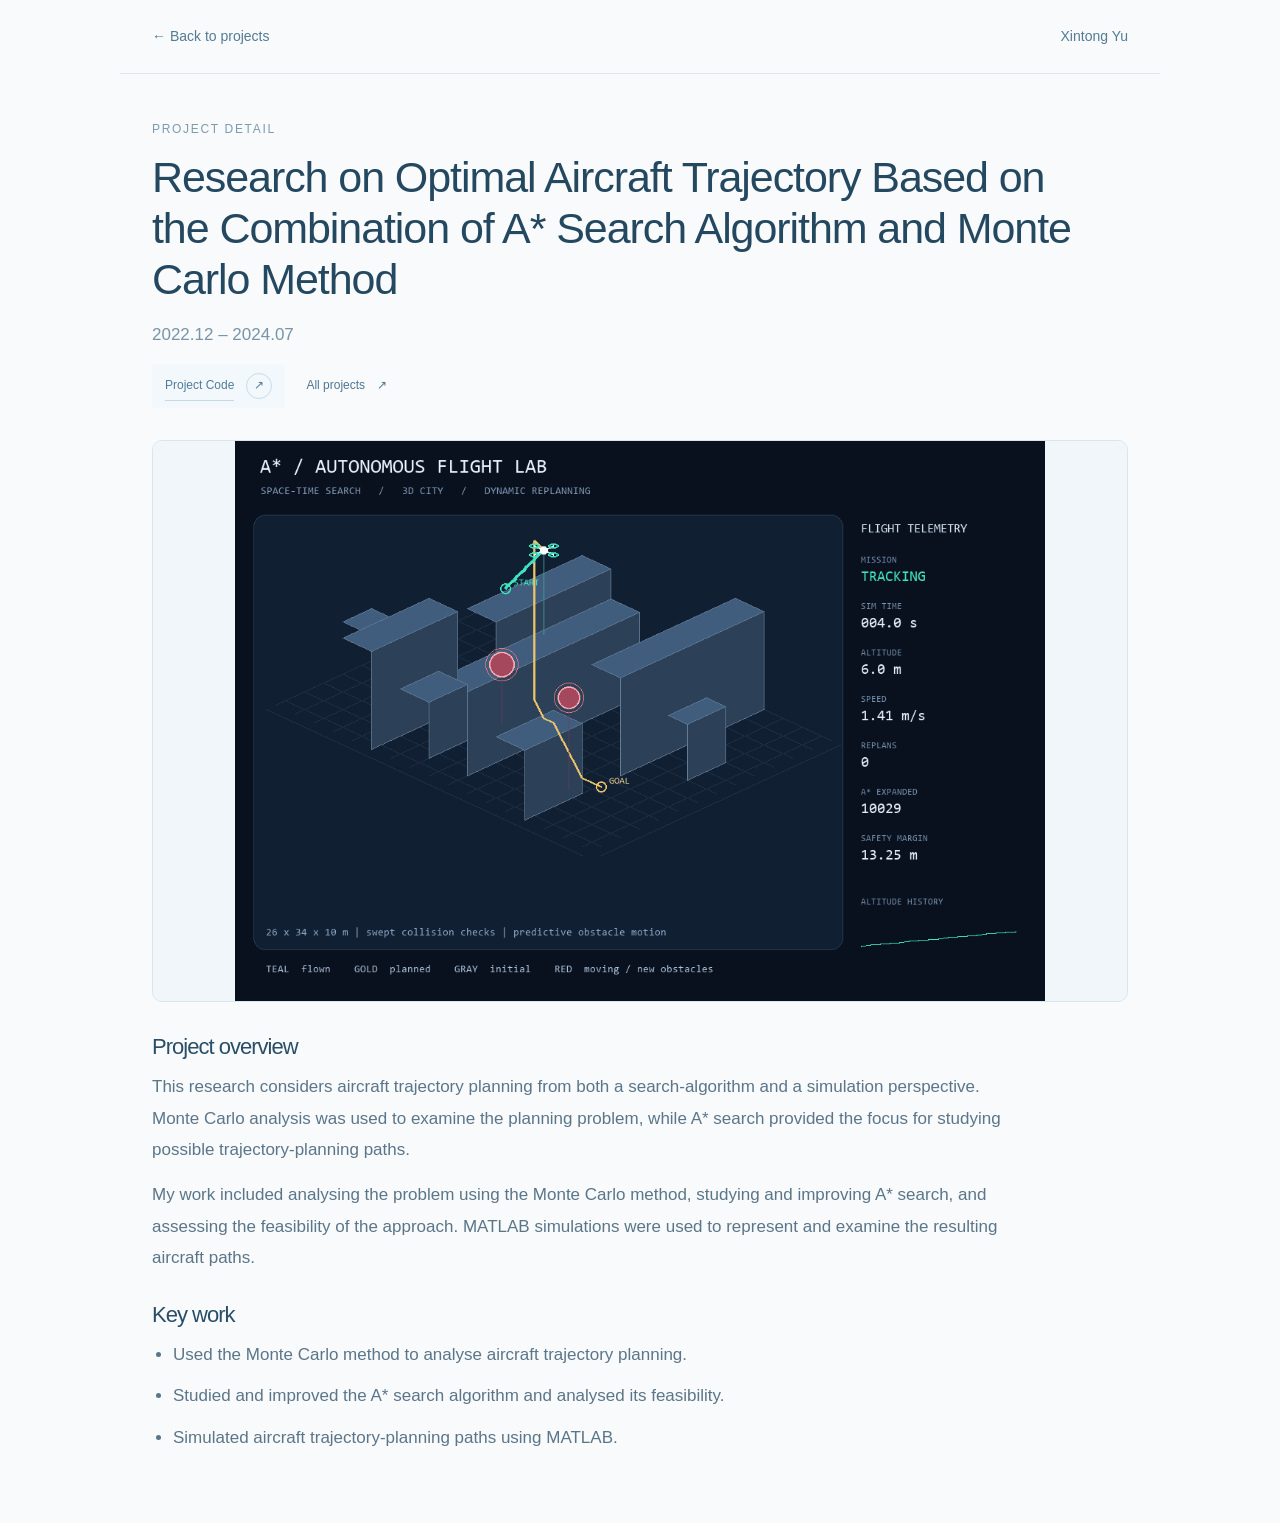
==== commit 50c0f92f: "Update portfolio content and project details" ====
--- a/projects/aircraft-planning.html
+++ b/projects/aircraft-planning.html
@@ -2,88 +2,20 @@
 <html lang="en">
   <head>
     <meta charset="utf-8">
-    <meta name="viewport" content="width=device-width, initial-scale=1">
+    <meta name="viewport" content="width=device-width,initial-scale=1">
     <title>Research on Optimal Aircraft Trajectory Based on the Combination of A* Search Algorithm and Monte Carlo Method | Xintong Yu</title>
     <link rel="stylesheet" href="../style.css">
   </head>
-  <body class="case-page" data-asset-prefix="../">
-    <header class="case-header">
-      <a href="../index.html#projects">← Back to portfolio</a>
-      <a href="../index.html">XINTONG YU</a>
-    </header>
-    <main class="case-main">
-      <div class="case-title-block">
-        
-        <h1>Research on Optimal Aircraft Trajectory Based on the Combination of A* Search Algorithm and Monte Carlo Method</h1>
-        <p class="case-deck">A* search and Monte Carlo analysis for aircraft trajectory planning in MATLAB.</p>
-        <div class="case-tags">
-          <span>A* search</span>
-          <span>Monte Carlo</span>
-          <span>MATLAB</span>
-        </div>
+  <body class="project-detail-page" data-asset-prefix="../">
+    <header class="project-detail-header"><a href="../index.html#projects">← Back to projects</a><a href="../index.html">Xintong Yu</a></header>
+    <main class="project-detail-main">
+      <div class="detail-heading"><p class="detail-eyebrow">PROJECT DETAIL</p><h1>Research on Optimal Aircraft Trajectory Based on the Combination of A* Search Algorithm and Monte Carlo Method</h1><p class="detail-period">2022.12 – 2024.07</p>
+        <div class="project-action-links"><a class="project-detail-link project-code-link" href="https://github.com/X-TT-X/AStar" target="_blank" rel="noopener noreferrer"><span class="detail-link-text">Project Code</span><span class="detail-link-arrow" aria-hidden="true">↗</span></a><a class="project-detail-link" href="../index.html#projects">All projects <span aria-hidden="true">↗</span></a></div>
       </div>
-      <dl class="case-metadata">
-        <div>
-          <dt>PERIOD</dt>
-          <dd>2022.12 – 2024.07</dd>
-        </div>
-        <div>
-          <dt>CONTEXT</dt>
-          <dd>Shandong Agricultural University</dd>
-        </div>
-        <div>
-          <dt>ROLE</dt>
-          <dd>Group research · supervised by Professor Fan Hao</dd>
-        </div>
-      </dl>
-      <div class="case-media-stage">
-        <div class="authentic-media" data-media-id="aircraft-planning">
-          <div class="media-empty">
-            <span class="media-empty-symbol">
-              <svg viewBox="0 0 24 24" fill="none" aria-hidden="true">
-                <rect x="2" y="4" width="20" height="16" rx="3" stroke="currentColor" stroke-width="1.2"/>
-                <path d="m10 8 6 4-6 4V8Z" fill="currentColor"/>
-              </svg>
-            </span>
-            <span class="media-empty-title">Original demo pending</span>
-            <span class="media-empty-sub">Project recording to be added</span>
-          </div>
-          <span class="media-type-label">OWNER MATERIAL ONLY</span>
-        </div>
-      </div>
-      <div class="case-body-grid">
-        <section>
-          <p class="case-overline">CONTRIBUTIONS</p>
-          <h2>What I worked on</h2>
-          <ul class="contribution-list">
-            <li>Used Monte Carlo methods to analyse aircraft trajectory planning.</li>
-            <li>Studied and improved the A* search algorithm and analysed its feasibility.</li>
-            <li>Simulated aircraft trajectory planning paths using MATLAB.</li>
-          </ul>
-        </section>
-        <aside class="case-evidence">
-          <p class="case-overline">EVIDENCE & LINKS</p>
-          <a class="case-link" href="../assets/Resume-Xintong-Yu.pdf" target="_blank" rel="noopener">
-            View CV
-            <span>↗</span>
-          </a>
-          <a class="case-link repository-link" data-repository-id="aircraft-planning" hidden target="_blank" rel="noopener noreferrer">
-            GitHub repository
-            <span>↗</span>
-          </a>
-          <p class="repository-pending">Project repository not yet public.</p>
-          <p>The CV does not provide quantitative improvements or original simulation recordings.</p>
-        </aside>
-      </div>
-      <div class="case-closing">
-        <a href="../index.html#contact">Let's discuss this work ↗</a>
-        <a href="../index.html#projects">More work →</a>
-      </div>
+      <section class="detail-media-section" aria-label="Project demonstration"><div class="detail-project-media"><img class="original-project-media" src="../assets/media/aircraft-owner.gif" alt="Owner-supplied path-planning animation" loading="eager"></div></section>
+      <section class="detail-introduction"><h2>Project overview</h2><p>This research considers aircraft trajectory planning from both a search-algorithm and a simulation perspective. Monte Carlo analysis was used to examine the planning problem, while A* search provided the focus for studying possible trajectory-planning paths.</p><p>My work included analysing the problem using the Monte Carlo method, studying and improving A* search, and assessing the feasibility of the approach. MATLAB simulations were used to represent and examine the resulting aircraft paths.</p><h2>Key work</h2><ul><li>Used the Monte Carlo method to analyse aircraft trajectory planning.</li><li>Studied and improved the A* search algorithm and analysed its feasibility.</li><li>Simulated aircraft trajectory-planning paths using MATLAB.</li></ul></section>
     </main>
-    <footer class="case-footer">Xintong Yu · Facts based on the supplied CV · Original project media pending</footer>
-    <script src="../media-catalog.js">
-    </script>
-    <script src="../media-viewer.js">
-    </script>
+    <script src="../media-catalog.js"></script>
+    <script src="../media-viewer.js"></script>
   </body>
 </html>
--- a/style.css
+++ b/style.css
@@ -4380,3 +4380,42 @@
 .credits-panel ul { margin: 0; padding-left: 18px; }
 .credits-panel li + li { margin-top: 9px; }
 footer .credits-panel p { margin: 12px 0 0; font-size: 11px; color: #7890a0; }
+
+/* Separate repository access from the portfolio's own project descriptions. */
+.project-action-links { display: flex; flex-wrap: wrap; align-items: center; gap: 8px; margin-top: 15px; }
+.project-action-links .project-detail-link { margin-top: 0; gap: 10px; }
+.project-code-link { background: #24485f; border-color: #24485f; color: #fff; }
+.project-code-link:hover { background: #315c76; color: #fff; }
+.project-code-unavailable { color: #8395a0; background: #f4f6f8; border-color: #e0e6ea; cursor: default; }
+.code-status { font-size: 10px; font-weight: 400; }
+.project-detail-page { background: #f8fafc; color: #29485e; }
+.project-detail-header { max-width: 1040px; margin: 0 auto; padding: 24px 32px; display: flex; gap: 20px; justify-content: space-between; border-bottom: 1px solid #dce6ed; font-size: 14px; }
+.project-detail-header a { color: #537b94; }
+.project-detail-page main.project-detail-main { margin: 0 auto; max-width: 1040px; padding: 46px 32px 70px; min-width: 0; }
+.detail-eyebrow { font: 500 12px/1.5 'Segoe UI', sans-serif; letter-spacing: .14em; color: #7c9bad; margin: 0 0 14px; }
+.detail-heading h1 { font: 500 clamp(27px,4vw,43px)/1.18 'Segoe UI', Arial, sans-serif; letter-spacing: -.025em; color: #24485f; max-width: 940px; margin: 0; }
+.detail-period { font-size: 17px; line-height: 1.6; color: #7894a6; margin: 17px 0 0; }
+.detail-media-section { margin: 32px 0; border: 1px solid #d9e5ed; border-radius: 10px; overflow: hidden; background: #fff; }
+.detail-project-media { display: flex; flex-direction: column; align-items: center; }
+.detail-project-media img, .detail-project-media .original-project-media { display: block; width: 100%; height: auto; max-height: 560px; object-fit: contain; background: #f1f6fa; }
+.detail-project-media .original-media-caption, .detail-media-caption { position: static; display: block; width: 100%; box-sizing: border-box; margin: 0; padding: 12px 18px; font: 400 12px/1.6 'Segoe UI', Arial, sans-serif; color: #7892a4; background: #fff; text-align: left; }
+.detail-media-section .project-film { display: block; width: 100%; max-height: 560px; background: #102633; }
+.detail-introduction { max-width: 850px; }
+.detail-introduction h2 { font-size: 22px; font-weight: 500; color: #294e66; margin: 28px 0 12px; }
+.detail-introduction p, .detail-introduction li { font-size: 17px; line-height: 1.85; color: #5b7688; }
+.detail-introduction ul { margin: 0; padding-left: 21px; }
+.detail-introduction li + li { margin-top: 10px; }
+.detail-introduction .detail-achievement { margin-top: 24px; padding: 14px 18px; border-left: 3px solid #90b4cd; background: #edf4f9; }
+@media(max-width:700px) {
+  .project-detail-header { padding: 20px; font-size: 12px; }
+  .project-detail-page main.project-detail-main { margin: 0; padding: 30px 20px 50px; }
+  .detail-introduction p, .detail-introduction li { font-size: 16px; }
+  .detail-media-section { margin: 25px 0; }
+}
+
+/* Match the established light project links on both actions. */
+.project-action-links .project-code-link { color: #527d99; background: #f3f8fc; border-color: #cddfeb; }
+.project-action-links .project-code-link:hover { background: #e6f2fb; color: #285d7f; border-color: #9dbfd5; }
+.project-action-links .project-detail-link { font-size: 12px; padding: 7px 13px; gap: 12px; }
+.project-preview > img.original-project-media { display: block; width: 100%; height: auto; object-fit: contain; }
+.project-detail-page .detail-project-media > img.original-project-media { display: block; width: 100%; height: auto; max-height: 560px; object-fit: contain; }
